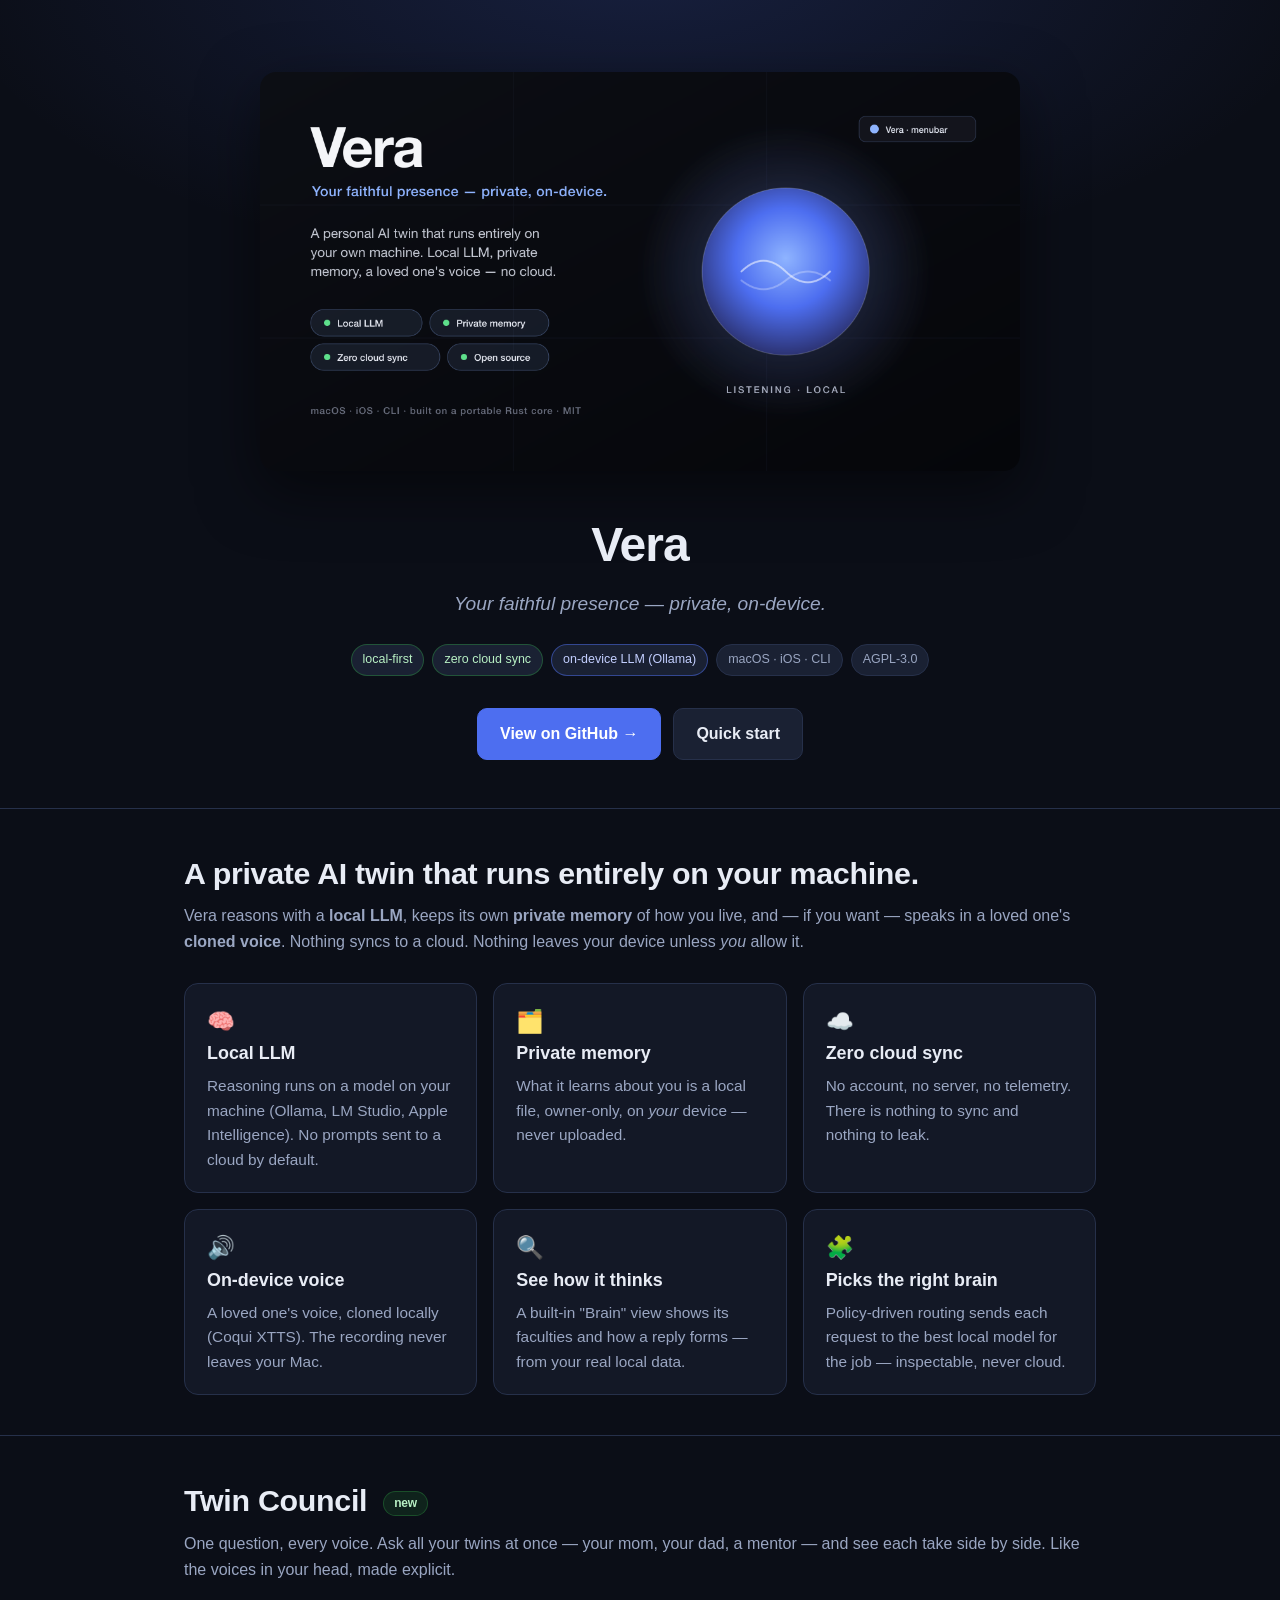
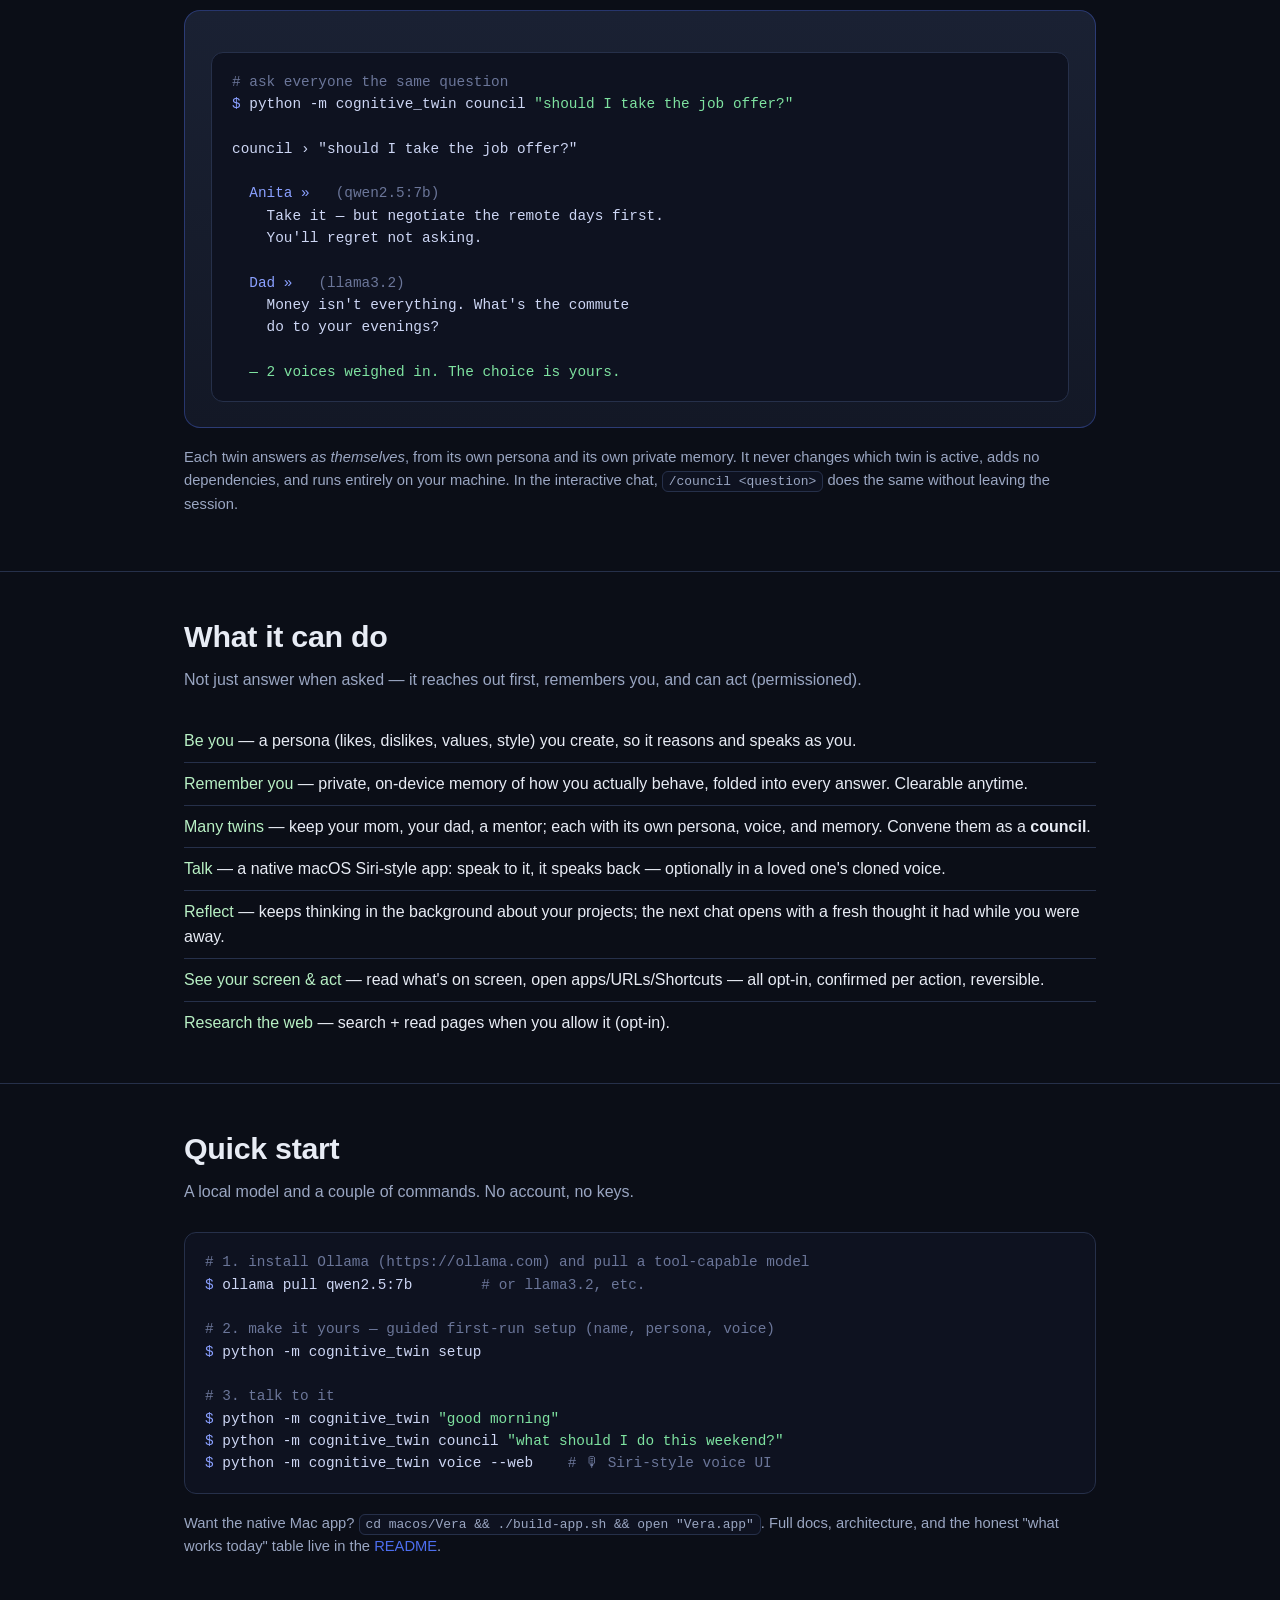
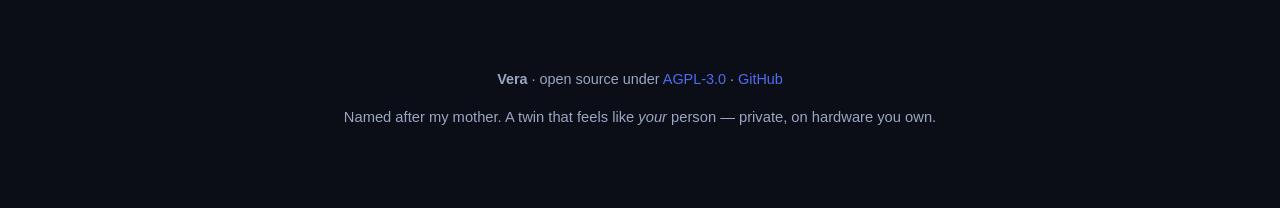
==== docs/index.html @ 8cc4ab21 "Add Twin Council + a GitHub Pages showcase site Twin Council: ask every twin the same question and s" ====
<!DOCTYPE html>
<html lang="en">
<head>
<meta charset="utf-8" />
<meta name="viewport" content="width=device-width, initial-scale=1" />
<title>Vera — a private, on-device AI twin</title>
<meta name="description" content="Vera is a private AI assistant that runs entirely on your own machine — local LLM, private memory, and a loved one's cloned voice. Nothing syncs to a cloud." />
<meta property="og:title" content="Vera — a private, on-device AI twin" />
<meta property="og:description" content="A private AI twin that runs entirely on your machine. Local LLM, private memory, on-device voice. Zero cloud sync." />
<meta property="og:image" content="vera-hero.png" />
<meta property="og:type" content="website" />
<link rel="icon" href="data:image/svg+xml,<svg xmlns='http://www.w3.org/2000/svg' viewBox='0 0 100 100'><circle cx='50' cy='50' r='42' fill='%234d6ef0'/></svg>" />
<style>
  :root {
    --bg: #0b0e17;
    --panel: #131826;
    --panel-2: #1a2133;
    --ink: #e8ecf5;
    --muted: #9aa6c2;
    --accent: #4d6ef0;
    --green: #2ea043;
    --line: #26304a;
    --code: #0e1220;
  }
  * { box-sizing: border-box; }
  html { scroll-behavior: smooth; }
  body {
    margin: 0;
    font-family: -apple-system, "Helvetica Neue", Arial, sans-serif;
    background: var(--bg);
    color: var(--ink);
    line-height: 1.6;
    -webkit-font-smoothing: antialiased;
  }
  a { color: var(--accent); text-decoration: none; }
  a:hover { text-decoration: underline; }
  .wrap { max-width: 960px; margin: 0 auto; padding: 0 24px; }

  header.hero {
    text-align: center;
    padding: 72px 0 40px;
    background:
      radial-gradient(700px 320px at 50% -40px, rgba(77,110,240,0.18), transparent),
      var(--bg);
  }
  header.hero img { width: min(760px, 100%); border-radius: 16px; box-shadow: 0 20px 60px rgba(0,0,0,.5); }
  h1 { font-size: 3rem; margin: 28px 0 6px; letter-spacing: -0.02em; }
  .tagline { color: var(--muted); font-size: 1.2rem; font-style: italic; margin: 0 0 24px; }

  .badges { display: flex; gap: 8px; flex-wrap: wrap; justify-content: center; margin: 18px 0 6px; }
  .badge {
    font-size: .78rem; padding: 5px 11px; border-radius: 999px;
    background: var(--panel-2); border: 1px solid var(--line); color: var(--muted);
  }
  .badge.green { color: #b8f0c4; border-color: rgba(46,160,67,.4); }
  .badge.accent { color: #c3cfff; border-color: rgba(77,110,240,.5); }

  .cta { display: flex; gap: 12px; justify-content: center; flex-wrap: wrap; margin: 32px 0 8px; }
  .btn {
    display: inline-block; padding: 12px 22px; border-radius: 10px; font-weight: 600;
    border: 1px solid var(--line); background: var(--panel-2); color: var(--ink);
  }
  .btn.primary { background: var(--accent); border-color: var(--accent); color: #fff; }
  .btn:hover { text-decoration: none; transform: translateY(-1px); }

  section { padding: 40px 0; border-top: 1px solid var(--line); }
  section h2 { font-size: 1.9rem; margin: 0 0 6px; letter-spacing: -0.01em; }
  section .sub { color: var(--muted); margin: 0 0 28px; }

  .grid { display: grid; grid-template-columns: repeat(auto-fit, minmax(240px, 1fr)); gap: 16px; }
  .card {
    background: var(--panel); border: 1px solid var(--line); border-radius: 14px; padding: 20px 22px;
  }
  .card h3 { margin: 0 0 6px; font-size: 1.12rem; }
  .card p { margin: 0; color: var(--muted); font-size: .96rem; }
  .card .ico { font-size: 1.4rem; }

  .council {
    background: linear-gradient(180deg, var(--panel-2), var(--panel));
    border: 1px solid rgba(77,110,240,.35);
    border-radius: 16px; padding: 26px 26px 10px;
  }
  pre {
    background: var(--code); border: 1px solid var(--line); border-radius: 12px;
    padding: 18px 20px; overflow-x: auto; font-size: .9rem; line-height: 1.55;
    color: #cdd6f4;
  }
  pre .p { color: #8aa0ff; }   /* prompt / name */
  pre .c { color: #6b7699; }   /* comment / dim */
  pre .g { color: #7ee2a0; }   /* green accent */
  code.inline { background: var(--code); border: 1px solid var(--line); border-radius: 6px; padding: 2px 6px; font-size: .88em; }

  ul.plain { list-style: none; padding: 0; margin: 0; }
  ul.plain li { padding: 8px 0; border-bottom: 1px solid var(--line); }
  ul.plain li:last-child { border-bottom: 0; }
  ul.plain .k { color: #b8f0c4; }

  footer { text-align: center; color: var(--muted); padding: 40px 0 64px; font-size: .9rem; }
  .note { color: var(--muted); font-size: .92rem; }
  .pill { display:inline-block; background: rgba(46,160,67,.14); color:#b8f0c4; border:1px solid rgba(46,160,67,.35); border-radius:999px; padding:2px 10px; font-size:.75rem; margin-left:8px; vertical-align:middle;}
</style>
</head>
<body>

<header class="hero">
  <div class="wrap">
    <img src="vera-hero.png" alt="Vera — a private, on-device AI twin" />
    <h1>Vera</h1>
    <p class="tagline">Your faithful presence — private, on-device.</p>
    <div class="badges">
      <span class="badge green">local-first</span>
      <span class="badge green">zero cloud sync</span>
      <span class="badge accent">on-device LLM (Ollama)</span>
      <span class="badge">macOS · iOS · CLI</span>
      <span class="badge">AGPL-3.0</span>
    </div>
    <div class="cta">
      <a class="btn primary" href="https://github.com/sinhaankur/cognitive-twin-agent">View on GitHub →</a>
      <a class="btn" href="#quickstart">Quick start</a>
    </div>
  </div>
</header>

<section>
  <div class="wrap">
    <h2>A private AI twin that runs entirely on your machine.</h2>
    <p class="sub">
      Vera reasons with a <strong>local LLM</strong>, keeps its own <strong>private memory</strong> of how
      you live, and — if you want — speaks in a loved one's <strong>cloned voice</strong>.
      Nothing syncs to a cloud. Nothing leaves your device unless <em>you</em> allow it.
    </p>
    <div class="grid">
      <div class="card"><div class="ico">🧠</div><h3>Local LLM</h3><p>Reasoning runs on a model on your machine (Ollama, LM Studio, Apple Intelligence). No prompts sent to a cloud by default.</p></div>
      <div class="card"><div class="ico">🗂️</div><h3>Private memory</h3><p>What it learns about you is a local file, owner-only, on <em>your</em> device — never uploaded.</p></div>
      <div class="card"><div class="ico">☁️</div><h3>Zero cloud sync</h3><p>No account, no server, no telemetry. There is nothing to sync and nothing to leak.</p></div>
      <div class="card"><div class="ico">🔊</div><h3>On-device voice</h3><p>A loved one's voice, cloned locally (Coqui XTTS). The recording never leaves your Mac.</p></div>
      <div class="card"><div class="ico">🔍</div><h3>See how it thinks</h3><p>A built-in "Brain" view shows its faculties and how a reply forms — from your real local data.</p></div>
      <div class="card"><div class="ico">🧩</div><h3>Picks the right brain</h3><p>Policy-driven routing sends each request to the best local model for the job — inspectable, never cloud.</p></div>
    </div>
  </div>
</section>

<section>
  <div class="wrap">
    <h2>Twin Council <span class="pill">new</span></h2>
    <p class="sub">One question, every voice. Ask all your twins at once — your mom, your dad, a mentor —
      and see each take side by side. Like the voices in your head, made explicit.</p>
    <div class="council">
<pre><span class="c"># ask everyone the same question</span>
<span class="p">$</span> python -m cognitive_twin council <span class="g">"should I take the job offer?"</span>

council › "should I take the job offer?"

  <span class="p">Anita »</span>   <span class="c">(qwen2.5:7b)</span>
    Take it — but negotiate the remote days first.
    You'll regret not asking.

  <span class="p">Dad »</span>   <span class="c">(llama3.2)</span>
    Money isn't everything. What's the commute
    do to your evenings?

  <span class="g">— 2 voices weighed in. The choice is yours.</span></pre>
    </div>
    <p class="note" style="margin-top:18px">
      Each twin answers <em>as themselves</em>, from its own persona and its own private memory.
      It never changes which twin is active, adds no dependencies, and runs entirely on your machine.
      In the interactive chat, <code class="inline">/council &lt;question&gt;</code> does the same without leaving the session.
    </p>
  </div>
</section>

<section>
  <div class="wrap">
    <h2>What it can do</h2>
    <p class="sub">Not just answer when asked — it reaches out first, remembers you, and can act (permissioned).</p>
    <ul class="plain">
      <li><span class="k">Be you</span> — a persona (likes, dislikes, values, style) you create, so it reasons and speaks as you.</li>
      <li><span class="k">Remember you</span> — private, on-device memory of how you actually behave, folded into every answer. Clearable anytime.</li>
      <li><span class="k">Many twins</span> — keep your mom, your dad, a mentor; each with its own persona, voice, and memory. Convene them as a <strong>council</strong>.</li>
      <li><span class="k">Talk</span> — a native macOS Siri-style app: speak to it, it speaks back — optionally in a loved one's cloned voice.</li>
      <li><span class="k">Reflect</span> — keeps thinking in the background about your projects; the next chat opens with a fresh thought it had while you were away.</li>
      <li><span class="k">See your screen &amp; act</span> — read what's on screen, open apps/URLs/Shortcuts — all opt-in, confirmed per action, reversible.</li>
      <li><span class="k">Research the web</span> — search + read pages when you allow it (opt-in).</li>
    </ul>
  </div>
</section>

<section id="quickstart">
  <div class="wrap">
    <h2>Quick start</h2>
    <p class="sub">A local model and a couple of commands. No account, no keys.</p>
<pre><span class="c"># 1. install Ollama (https://ollama.com) and pull a tool-capable model</span>
<span class="p">$</span> ollama pull qwen2.5:7b        <span class="c"># or llama3.2, etc.</span>

<span class="c"># 2. make it yours — guided first-run setup (name, persona, voice)</span>
<span class="p">$</span> python -m cognitive_twin setup

<span class="c"># 3. talk to it</span>
<span class="p">$</span> python -m cognitive_twin <span class="g">"good morning"</span>
<span class="p">$</span> python -m cognitive_twin council <span class="g">"what should I do this weekend?"</span>
<span class="p">$</span> python -m cognitive_twin voice --web    <span class="c"># 🎙 Siri-style voice UI</span></pre>
    <p class="note" style="margin-top:18px">
      Want the native Mac app? <code class="inline">cd macos/Vera &amp;&amp; ./build-app.sh &amp;&amp; open "Vera.app"</code>.
      Full docs, architecture, and the honest "what works today" table live in the
      <a href="https://github.com/sinhaankur/cognitive-twin-agent#readme">README</a>.
    </p>
  </div>
</section>

<footer>
  <div class="wrap">
    <p>
      <strong>Vera</strong> · open source under <a href="https://github.com/sinhaankur/cognitive-twin-agent/blob/main/LICENSE">AGPL-3.0</a> ·
      <a href="https://github.com/sinhaankur/cognitive-twin-agent">GitHub</a>
    </p>
    <p class="note">Named after my mother. A twin that feels like <em>your</em> person — private, on hardware you own.</p>
  </div>
</footer>

</body>
</html>
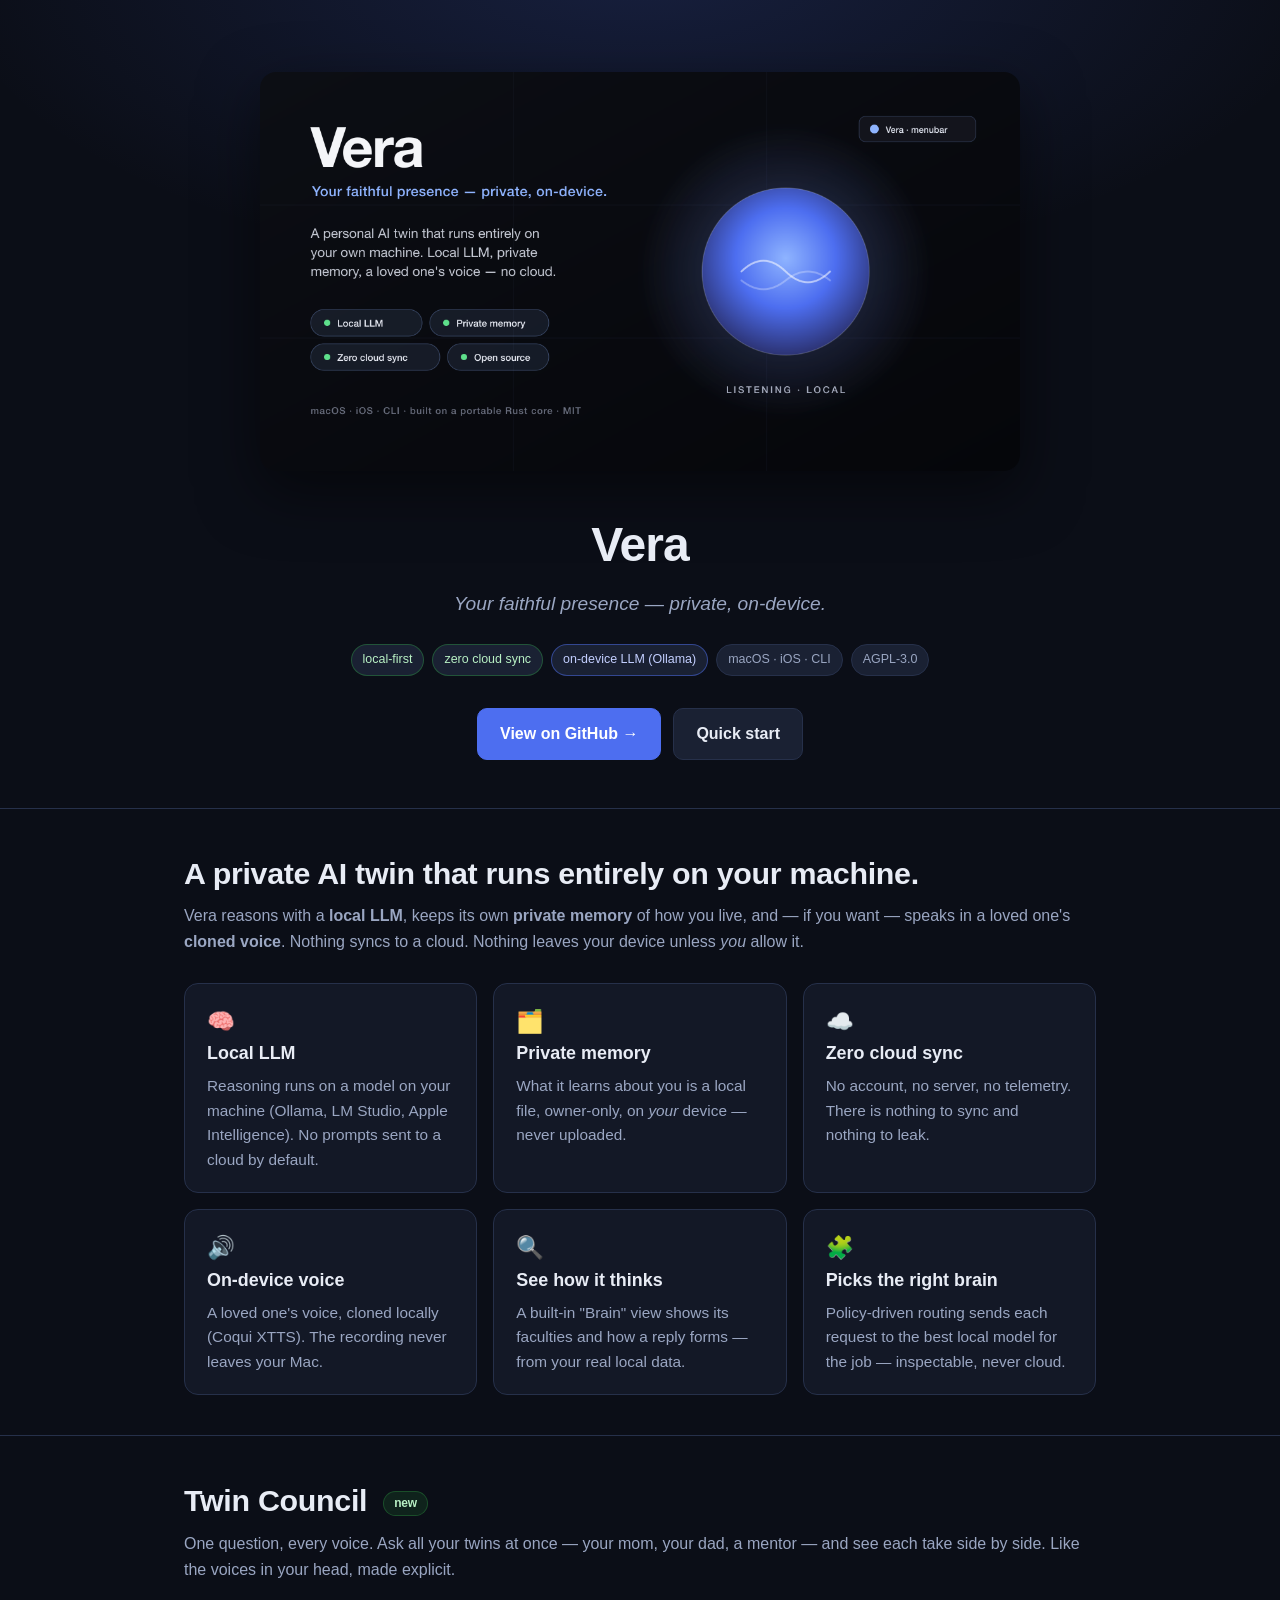
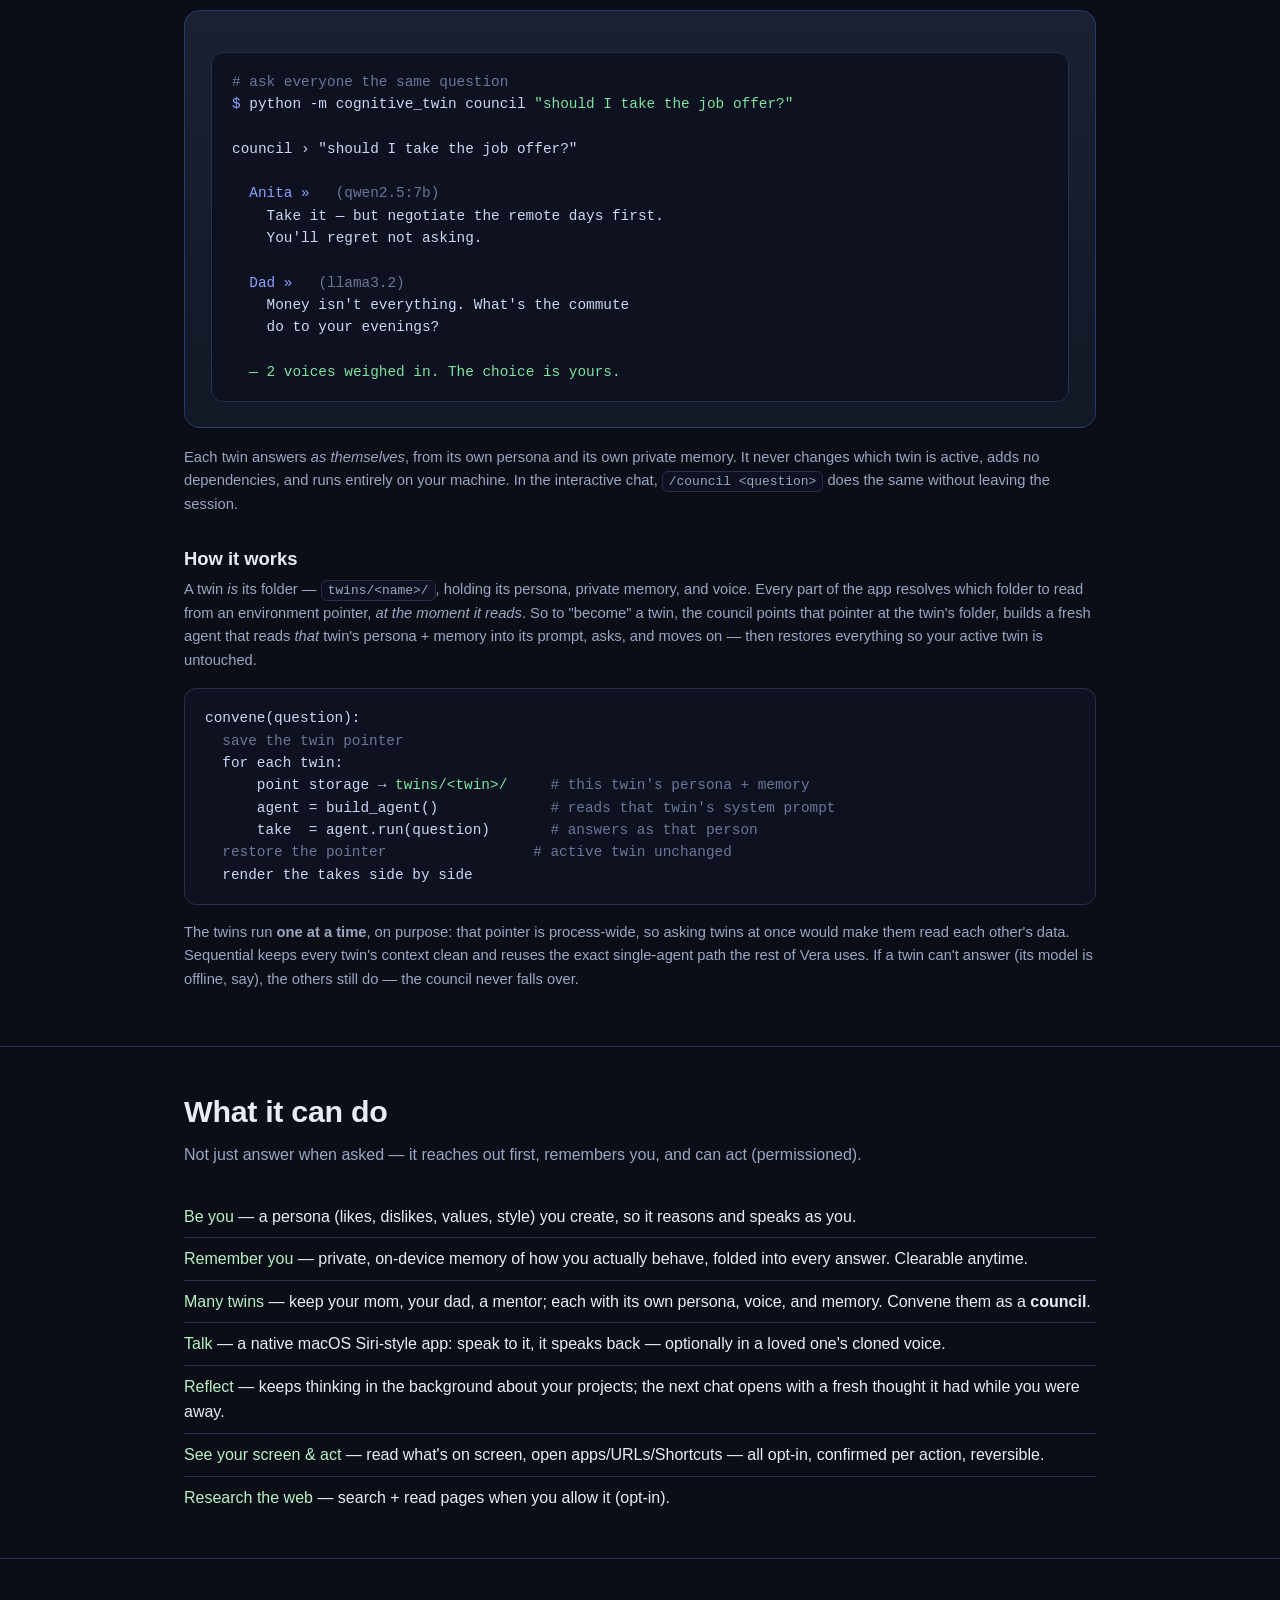
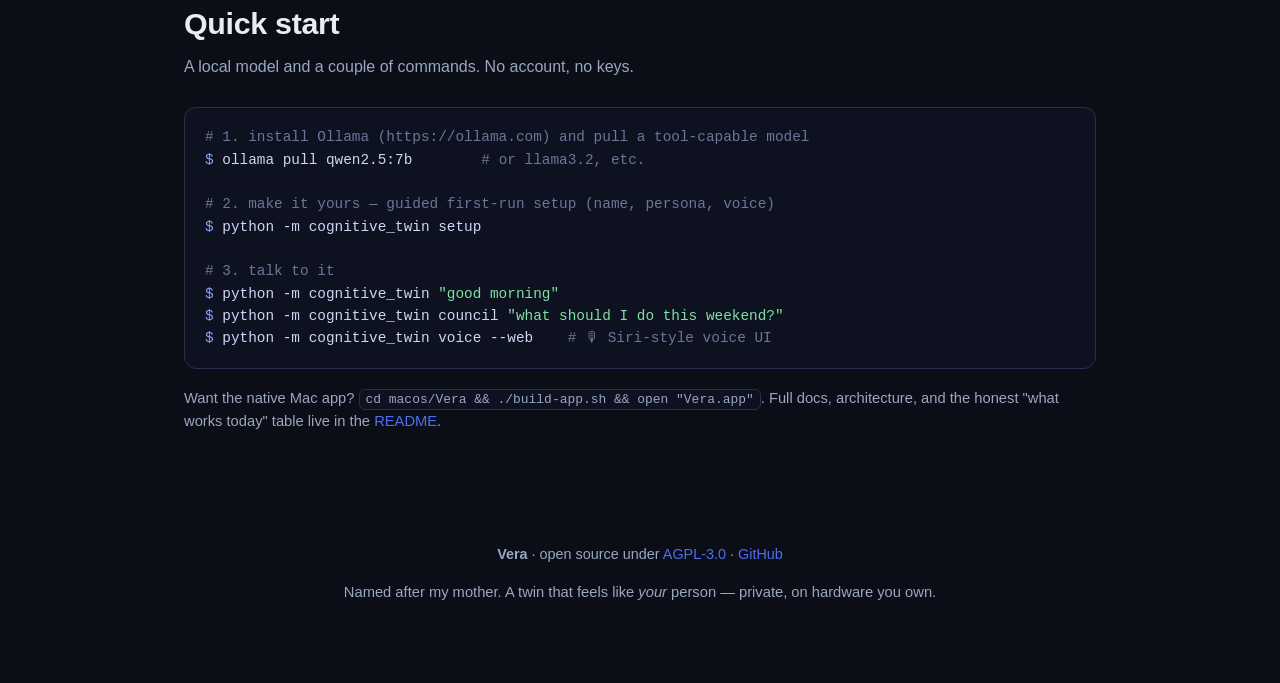
==== commit afe47a28: "Document Twin Council clearly: 'How it works' in README + landing page Add a mechanics walkthrough (" ====
--- a/docs/index.html
+++ b/docs/index.html
@@ -166,6 +166,30 @@
       It never changes which twin is active, adds no dependencies, and runs entirely on your machine.
       In the interactive chat, <code class="inline">/council &lt;question&gt;</code> does the same without leaving the session.
     </p>
+
+    <h3 style="margin:28px 0 4px; font-size:1.15rem">How it works</h3>
+    <p class="note" style="margin:0 0 16px">
+      A twin <em>is</em> its folder — <code class="inline">twins/&lt;name&gt;/</code>, holding its persona,
+      private memory, and voice. Every part of the app resolves which folder to read from an
+      environment pointer, <em>at the moment it reads</em>. So to "become" a twin, the council
+      points that pointer at the twin's folder, builds a fresh agent that reads
+      <em>that</em> twin's persona + memory into its prompt, asks, and moves on — then restores
+      everything so your active twin is untouched.
+    </p>
+<pre>convene(question):
+  <span class="c">save the twin pointer</span>
+  for each twin:
+      point storage → <span class="g">twins/&lt;twin&gt;/</span>     <span class="c"># this twin's persona + memory</span>
+      agent = build_agent()             <span class="c"># reads that twin's system prompt</span>
+      take  = agent.run(question)       <span class="c"># answers as that person</span>
+  <span class="c">restore the pointer</span>                 <span class="c"># active twin unchanged</span>
+  render the takes side by side</pre>
+    <p class="note" style="margin-top:16px">
+      The twins run <strong>one at a time</strong>, on purpose: that pointer is process-wide, so
+      asking twins at once would make them read each other's data. Sequential keeps every twin's
+      context clean and reuses the exact single-agent path the rest of Vera uses. If a twin can't
+      answer (its model is offline, say), the others still do — the council never falls over.
+    </p>
   </div>
 </section>
 
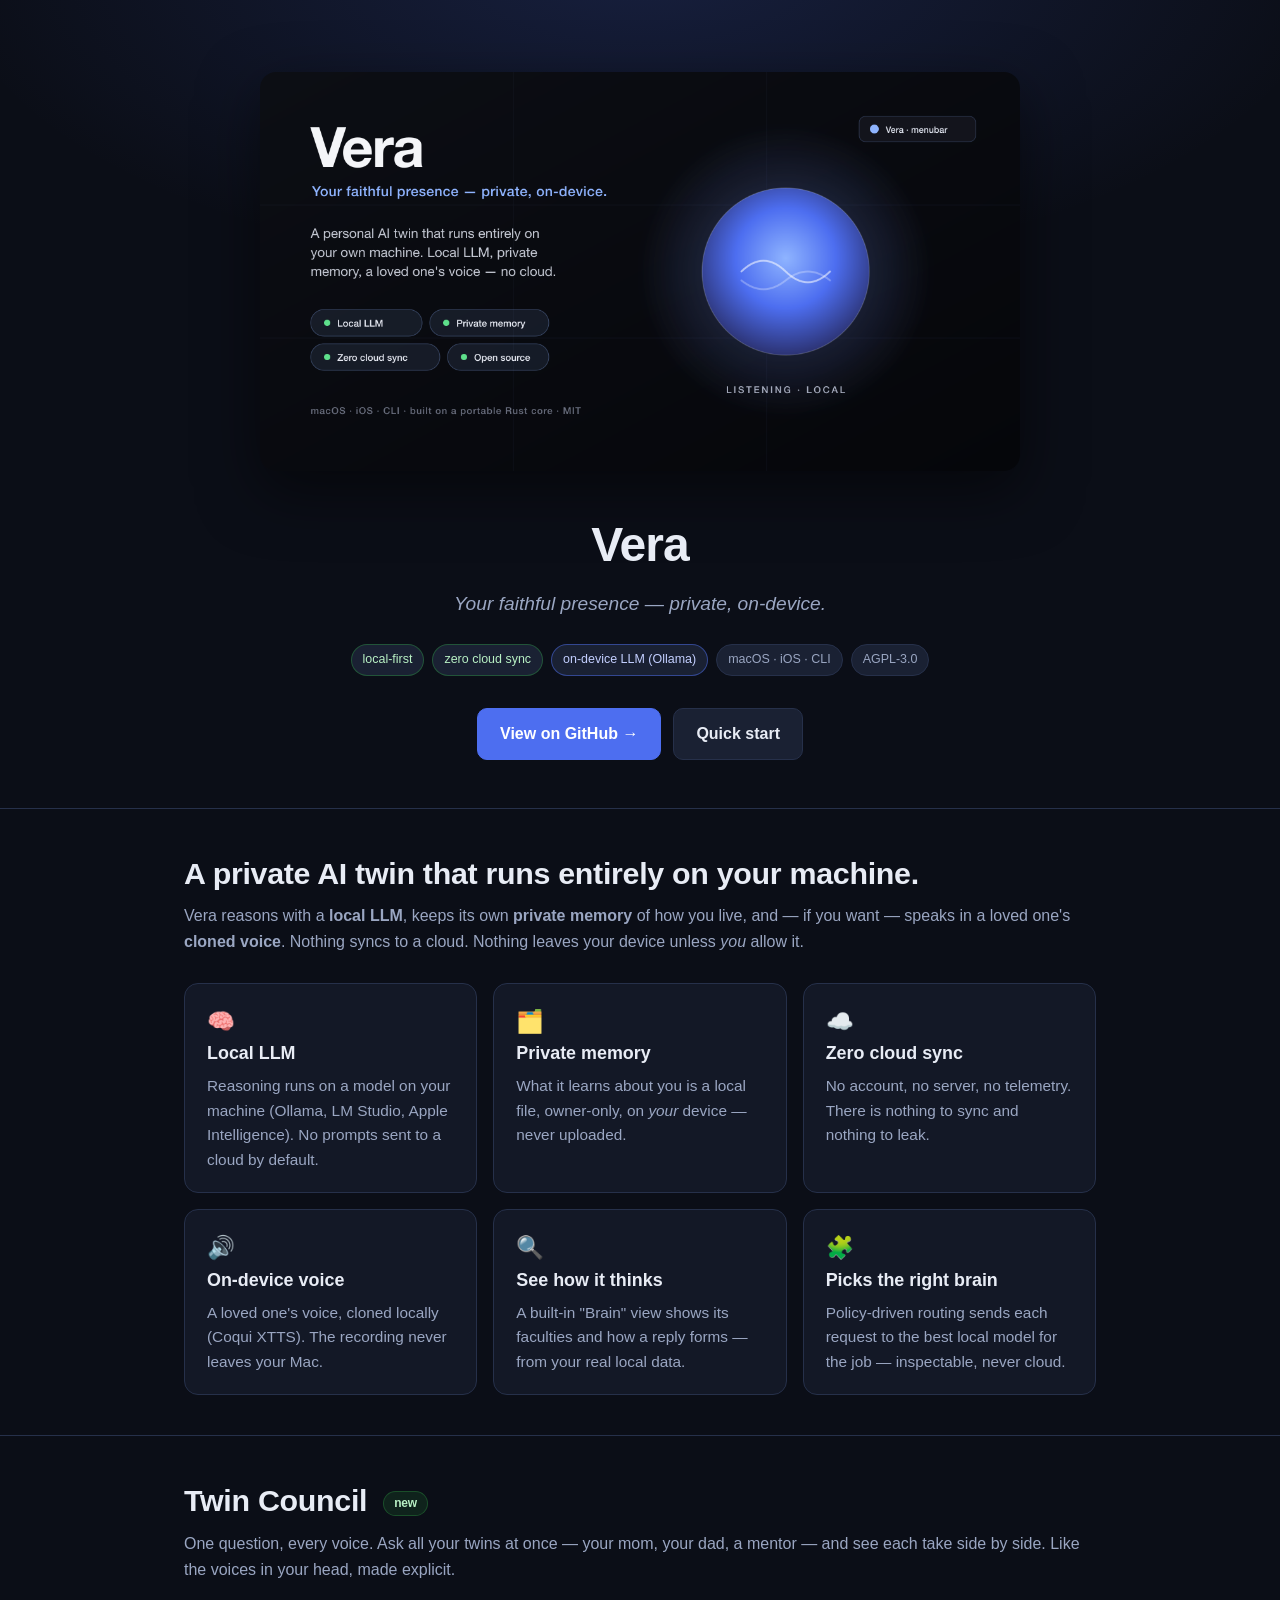
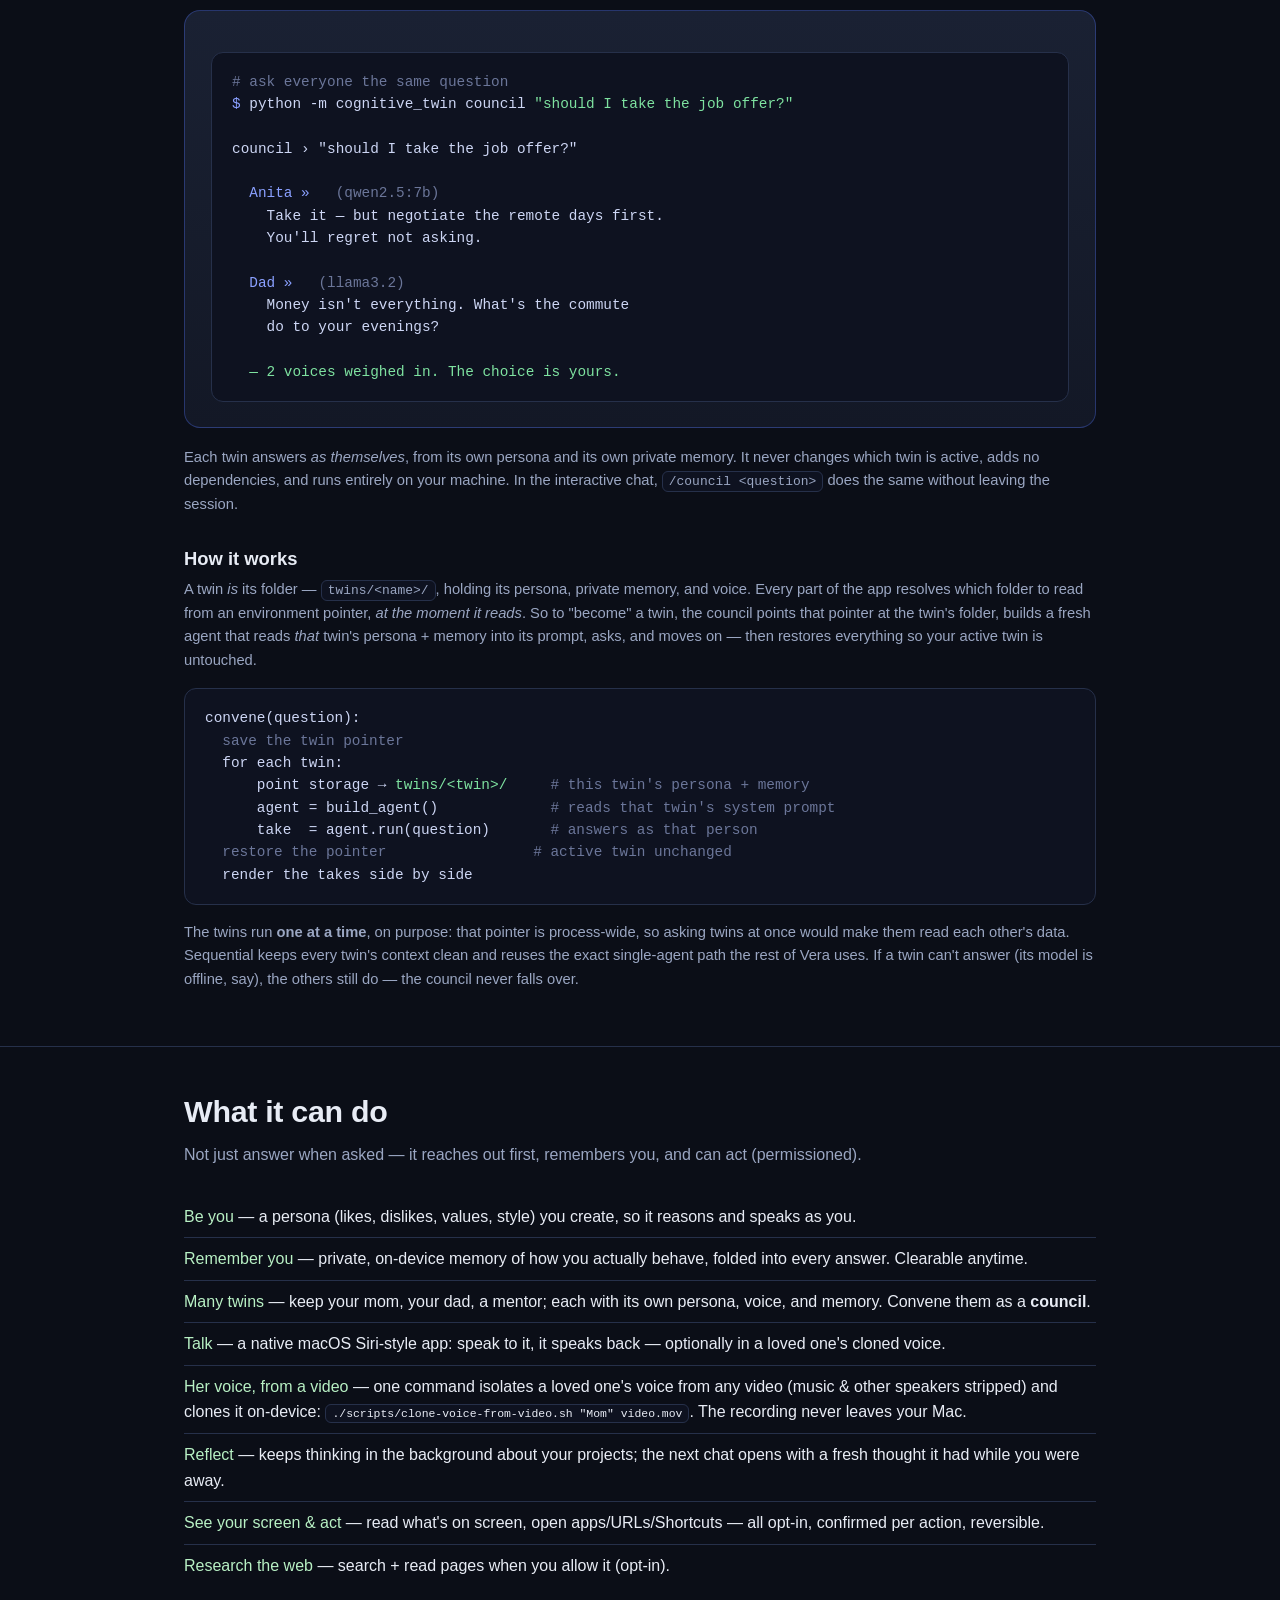
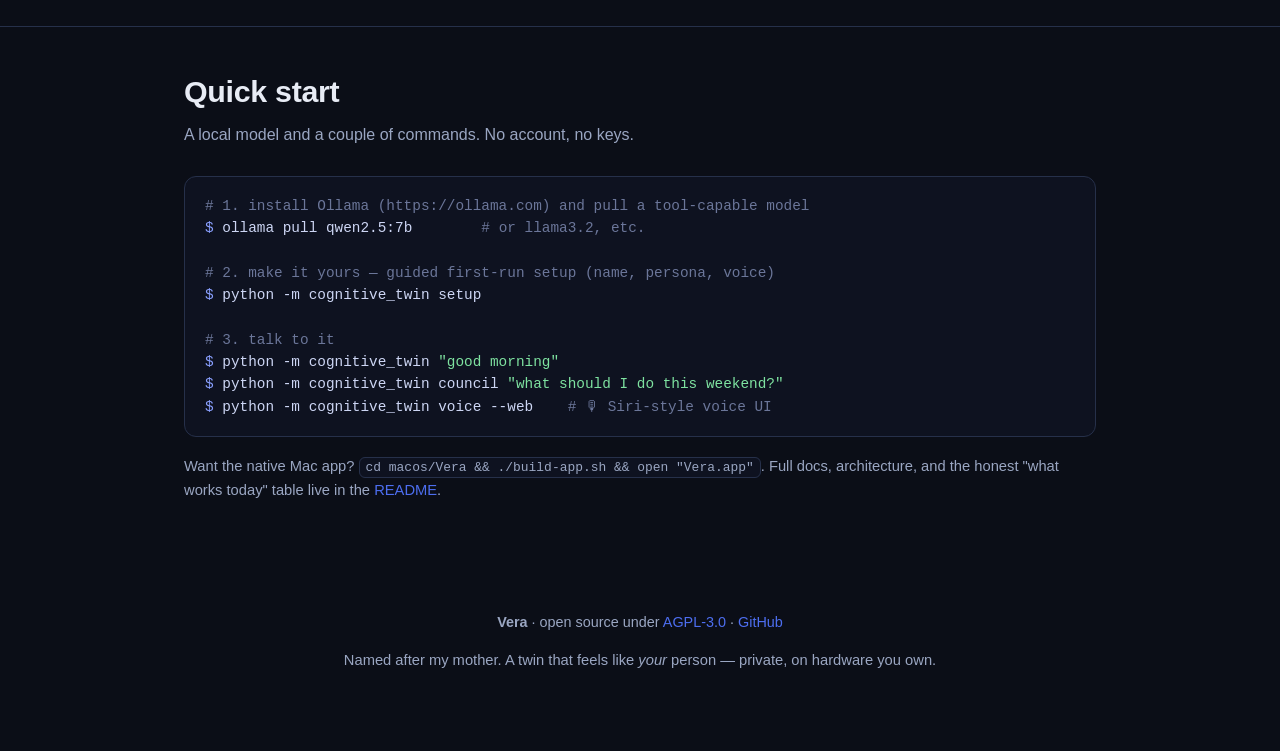
==== commit 566cb1d3: "Voice-from-video in one command + Council API endpoint + page snapshot - scripts/clone-voice-from-vi" ====
--- a/docs/index.html
+++ b/docs/index.html
@@ -202,6 +202,7 @@
       <li><span class="k">Remember you</span> — private, on-device memory of how you actually behave, folded into every answer. Clearable anytime.</li>
       <li><span class="k">Many twins</span> — keep your mom, your dad, a mentor; each with its own persona, voice, and memory. Convene them as a <strong>council</strong>.</li>
       <li><span class="k">Talk</span> — a native macOS Siri-style app: speak to it, it speaks back — optionally in a loved one's cloned voice.</li>
+      <li><span class="k">Her voice, from a video</span> — one command isolates a loved one's voice from any video (music &amp; other speakers stripped) and clones it on-device: <code class="inline">./scripts/clone-voice-from-video.sh "Mom" video.mov</code>. The recording never leaves your Mac.</li>
       <li><span class="k">Reflect</span> — keeps thinking in the background about your projects; the next chat opens with a fresh thought it had while you were away.</li>
       <li><span class="k">See your screen &amp; act</span> — read what's on screen, open apps/URLs/Shortcuts — all opt-in, confirmed per action, reversible.</li>
       <li><span class="k">Research the web</span> — search + read pages when you allow it (opt-in).</li>
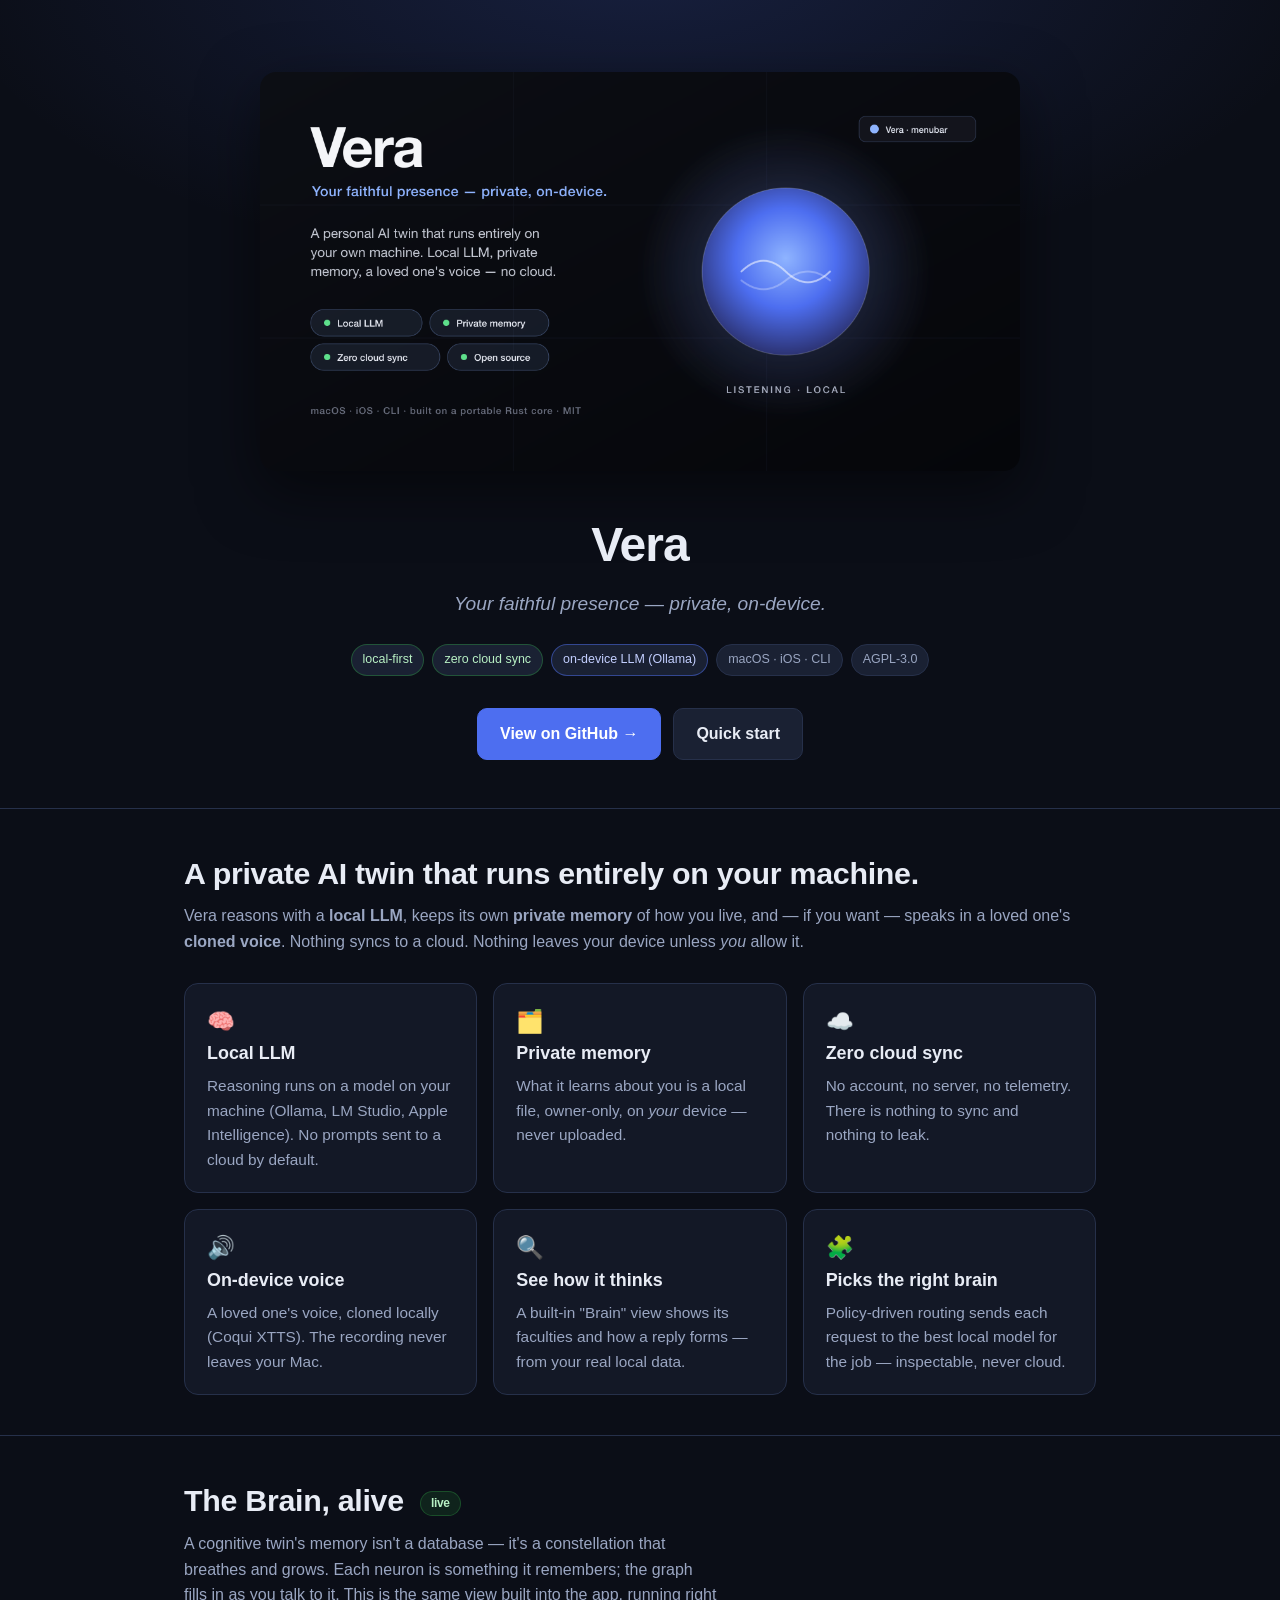
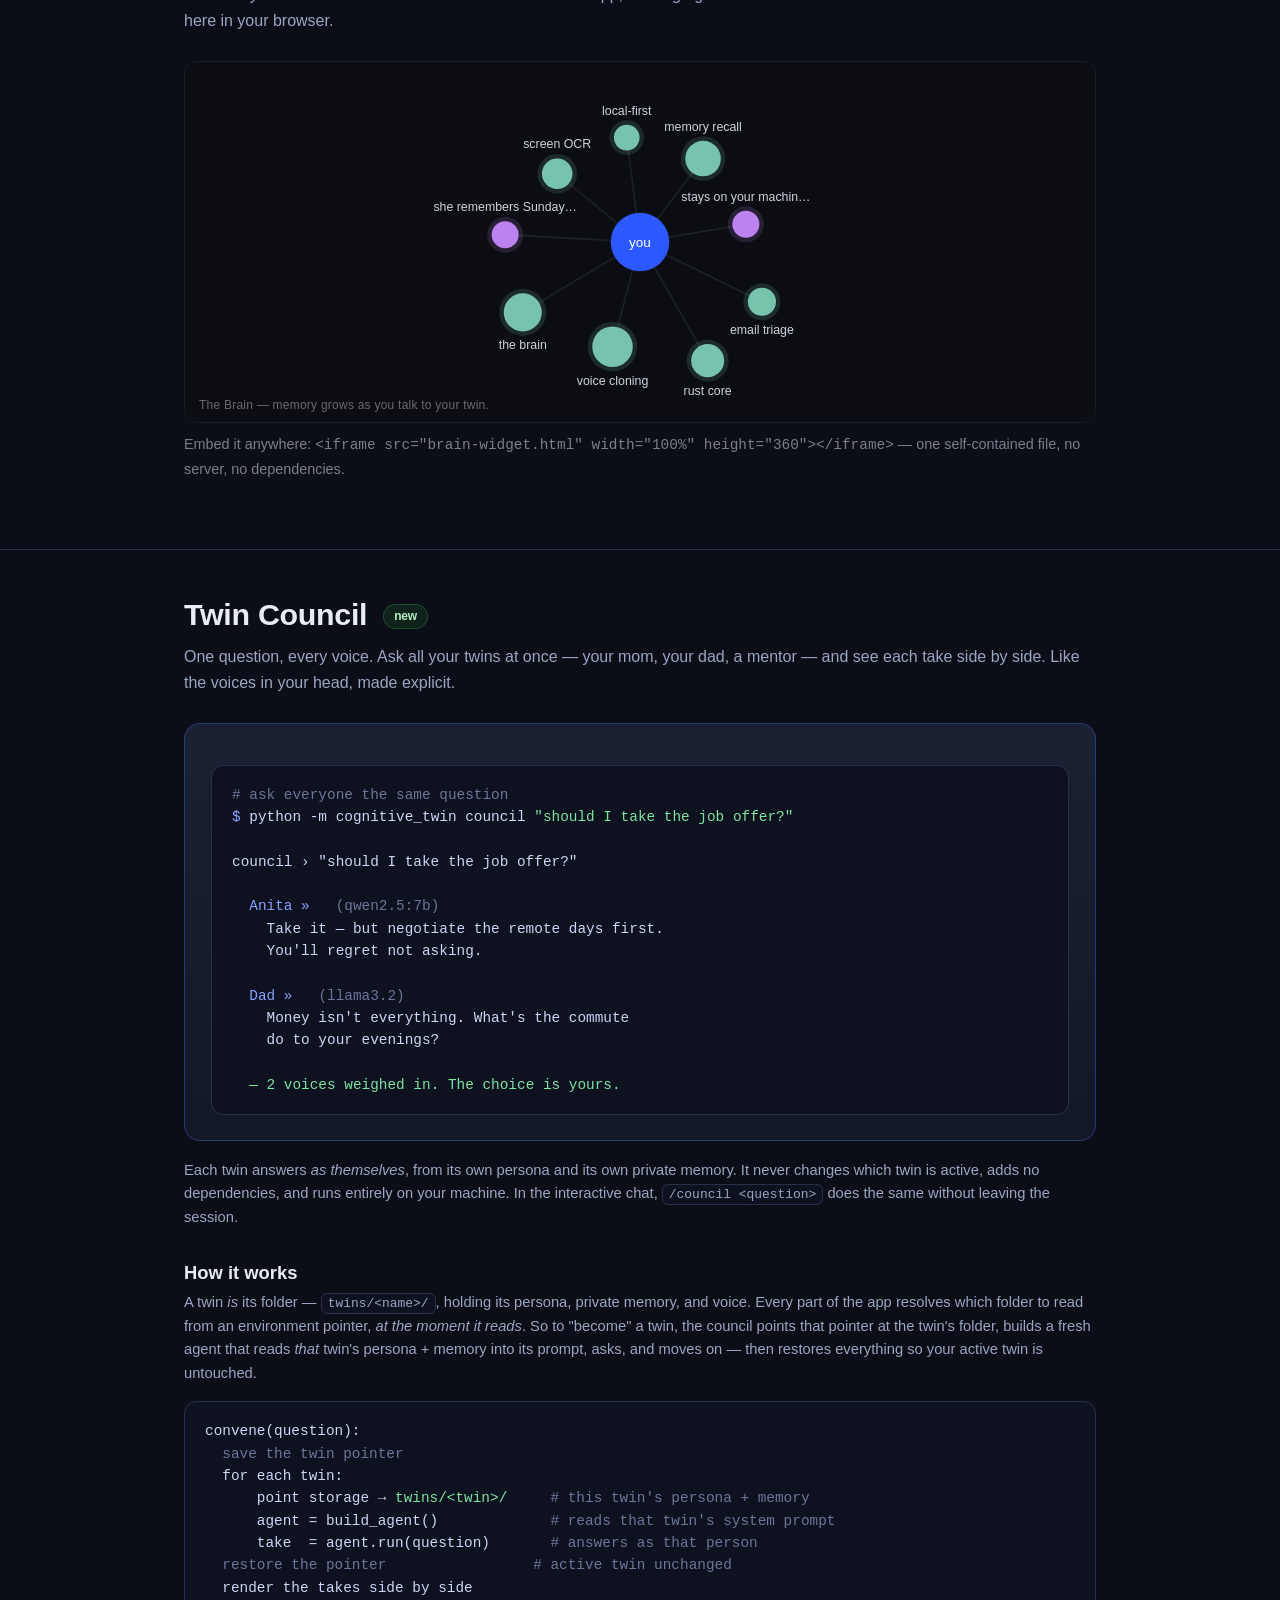
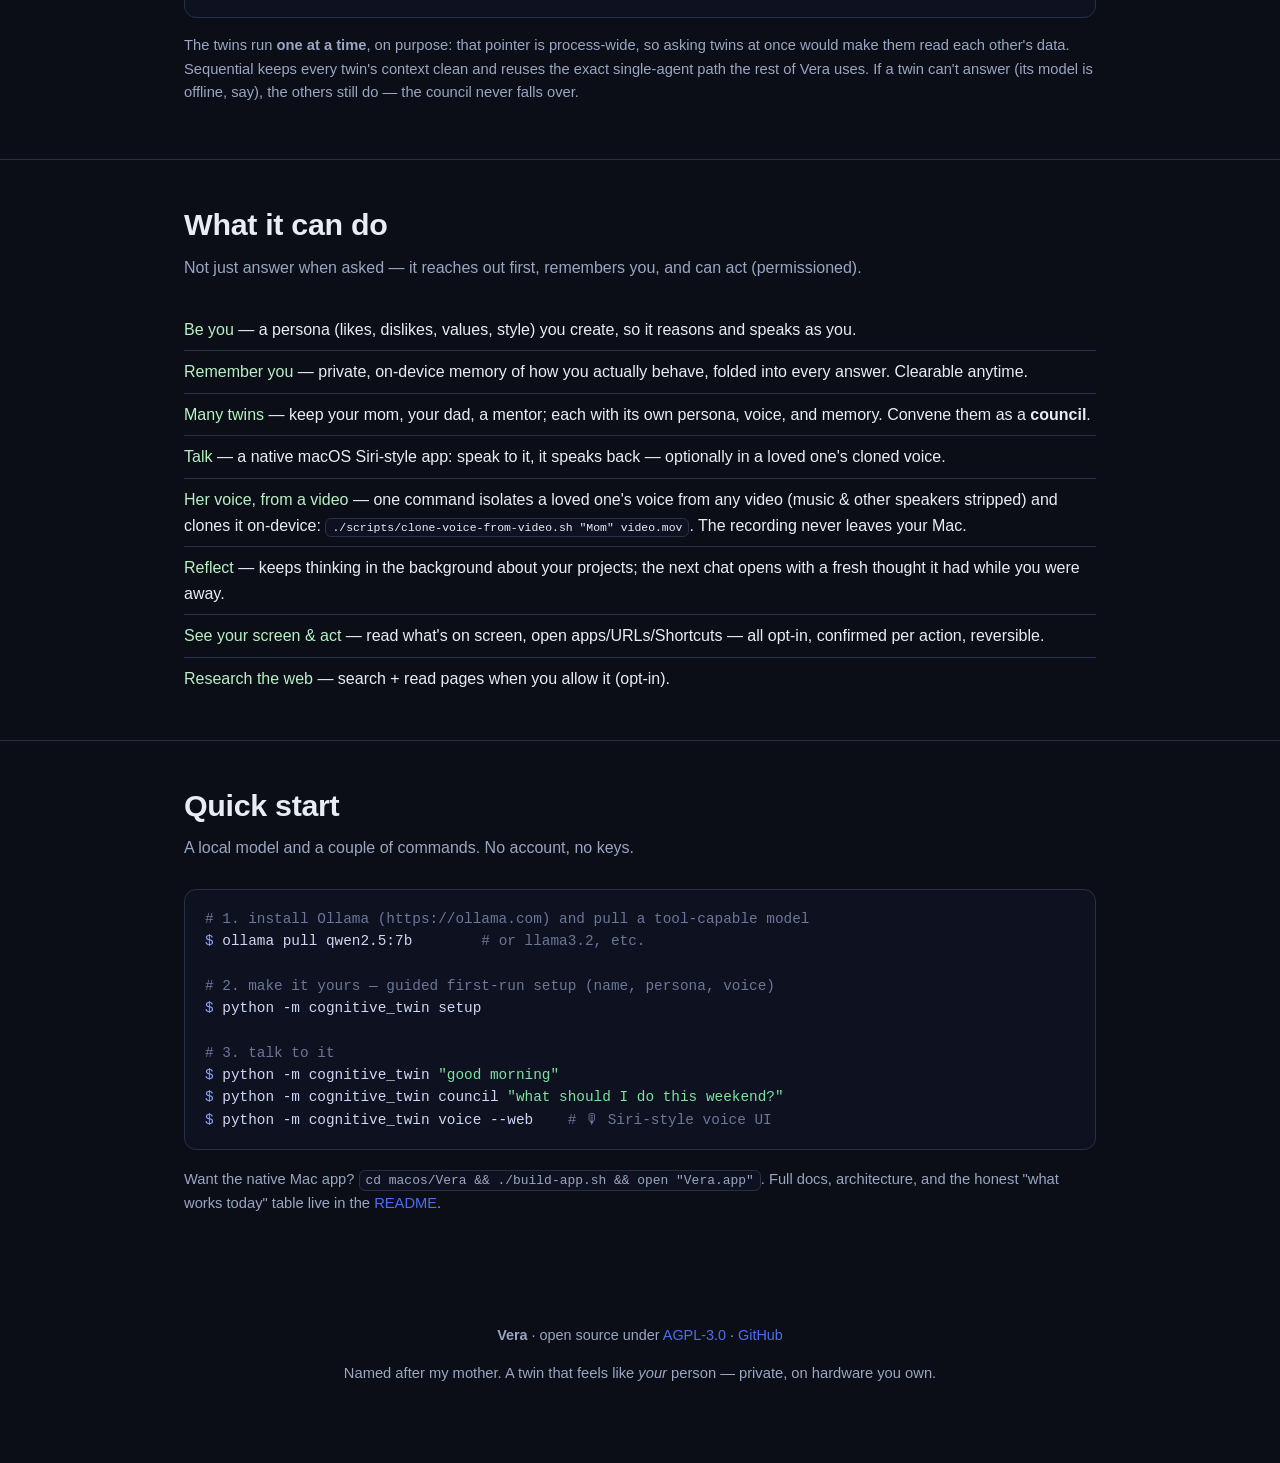
==== commit d2fdeace: "docs: embeddable living-Brain widget for the website docs/brain-widget.html — the living Brain as a " ====
--- a/docs/index.html
+++ b/docs/index.html
@@ -142,6 +142,18 @@
 
 <section>
   <div class="wrap">
+    <h2>The Brain, alive <span class="pill">live</span></h2>
+    <p class="sub" style="max-width:60ch">A cognitive twin's memory isn't a database — it's a constellation that breathes and grows. Each neuron is something it remembers; the graph fills in as you talk to it. This is the same view built into the app, running right here in your browser.</p>
+    <div style="margin-top:18px;border:1px solid #1c1f27;border-radius:14px;overflow:hidden;background:#0b0d12">
+      <iframe src="brain-widget.html" title="Vera — The Brain" loading="lazy"
+              width="100%" height="360" style="border:0;display:block"></iframe>
+    </div>
+    <p class="sub" style="color:#7a7f8a;font-size:.9rem;margin-top:10px">Embed it anywhere: <code>&lt;iframe src="brain-widget.html" width="100%" height="360"&gt;&lt;/iframe&gt;</code> — one self-contained file, no server, no dependencies.</p>
+  </div>
+</section>
+
+<section>
+  <div class="wrap">
     <h2>Twin Council <span class="pill">new</span></h2>
     <p class="sub">One question, every voice. Ask all your twins at once — your mom, your dad, a mentor —
       and see each take side by side. Like the voices in your head, made explicit.</p>
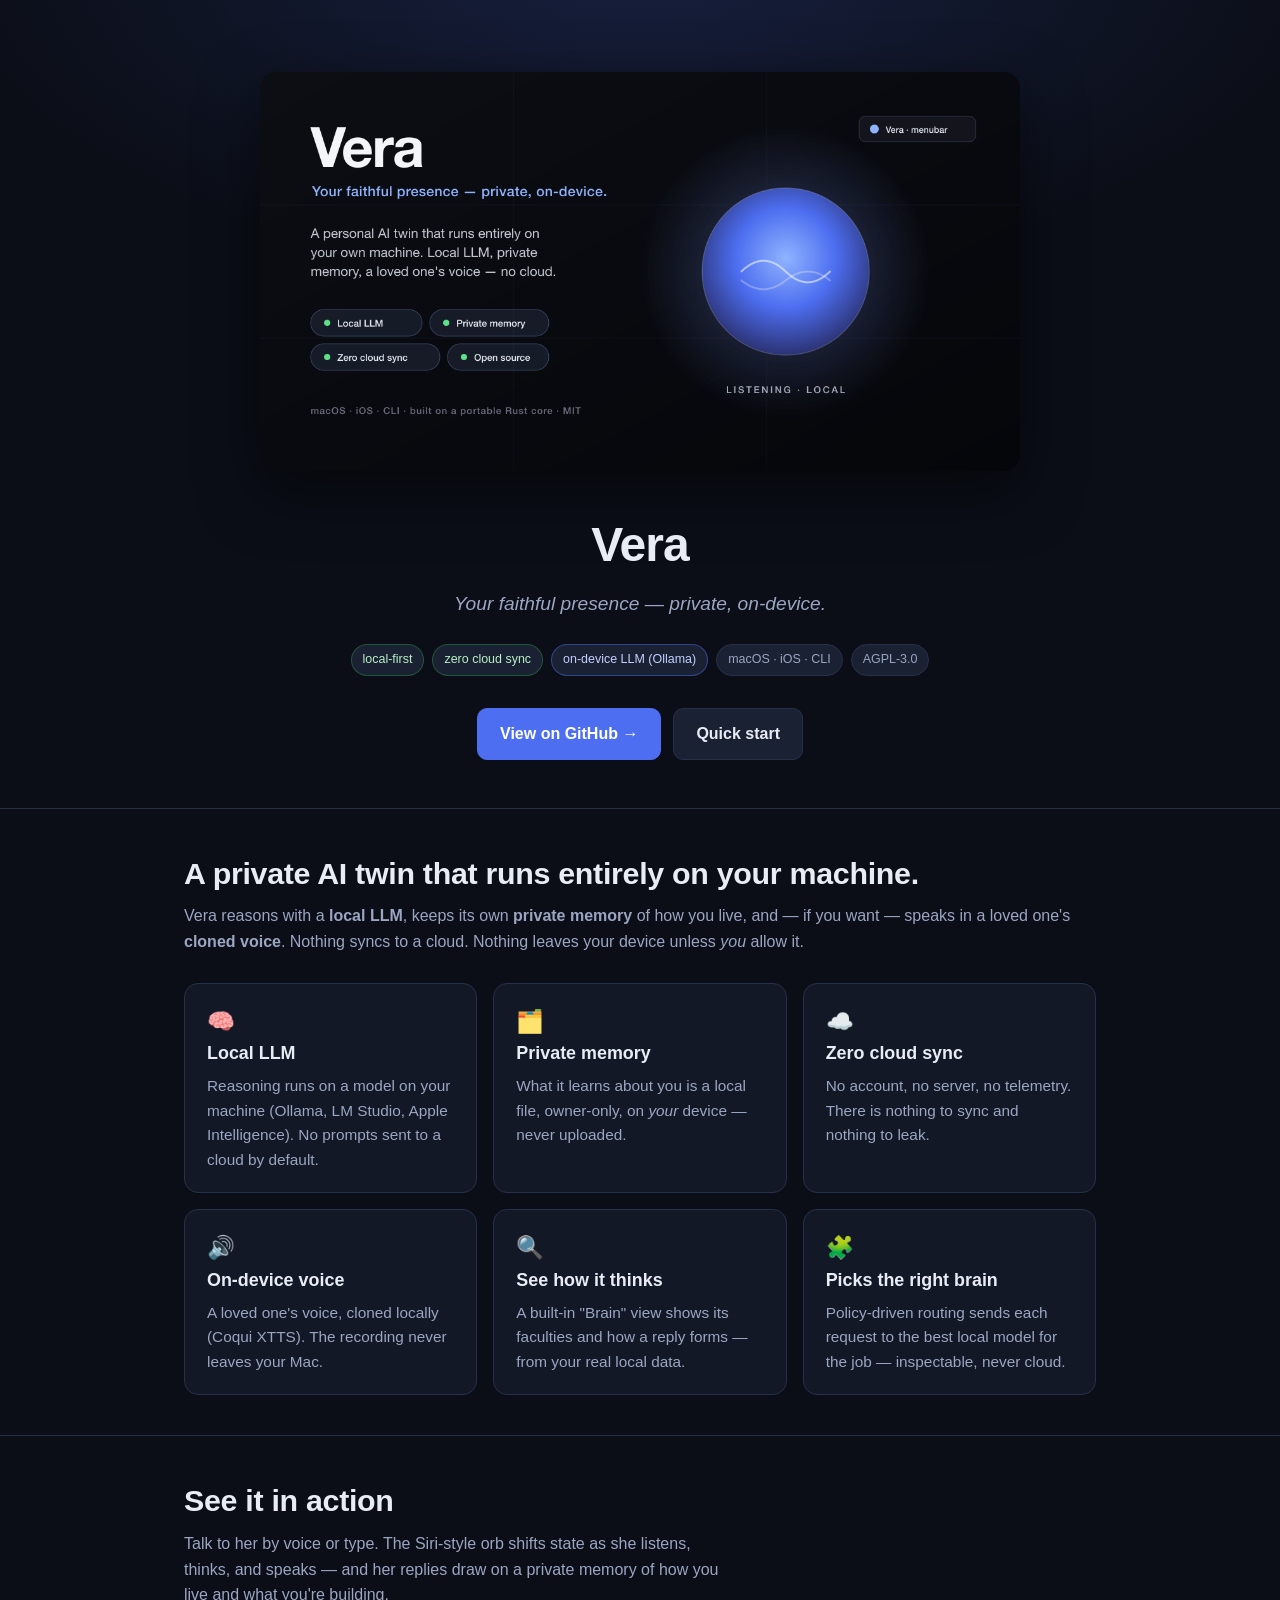
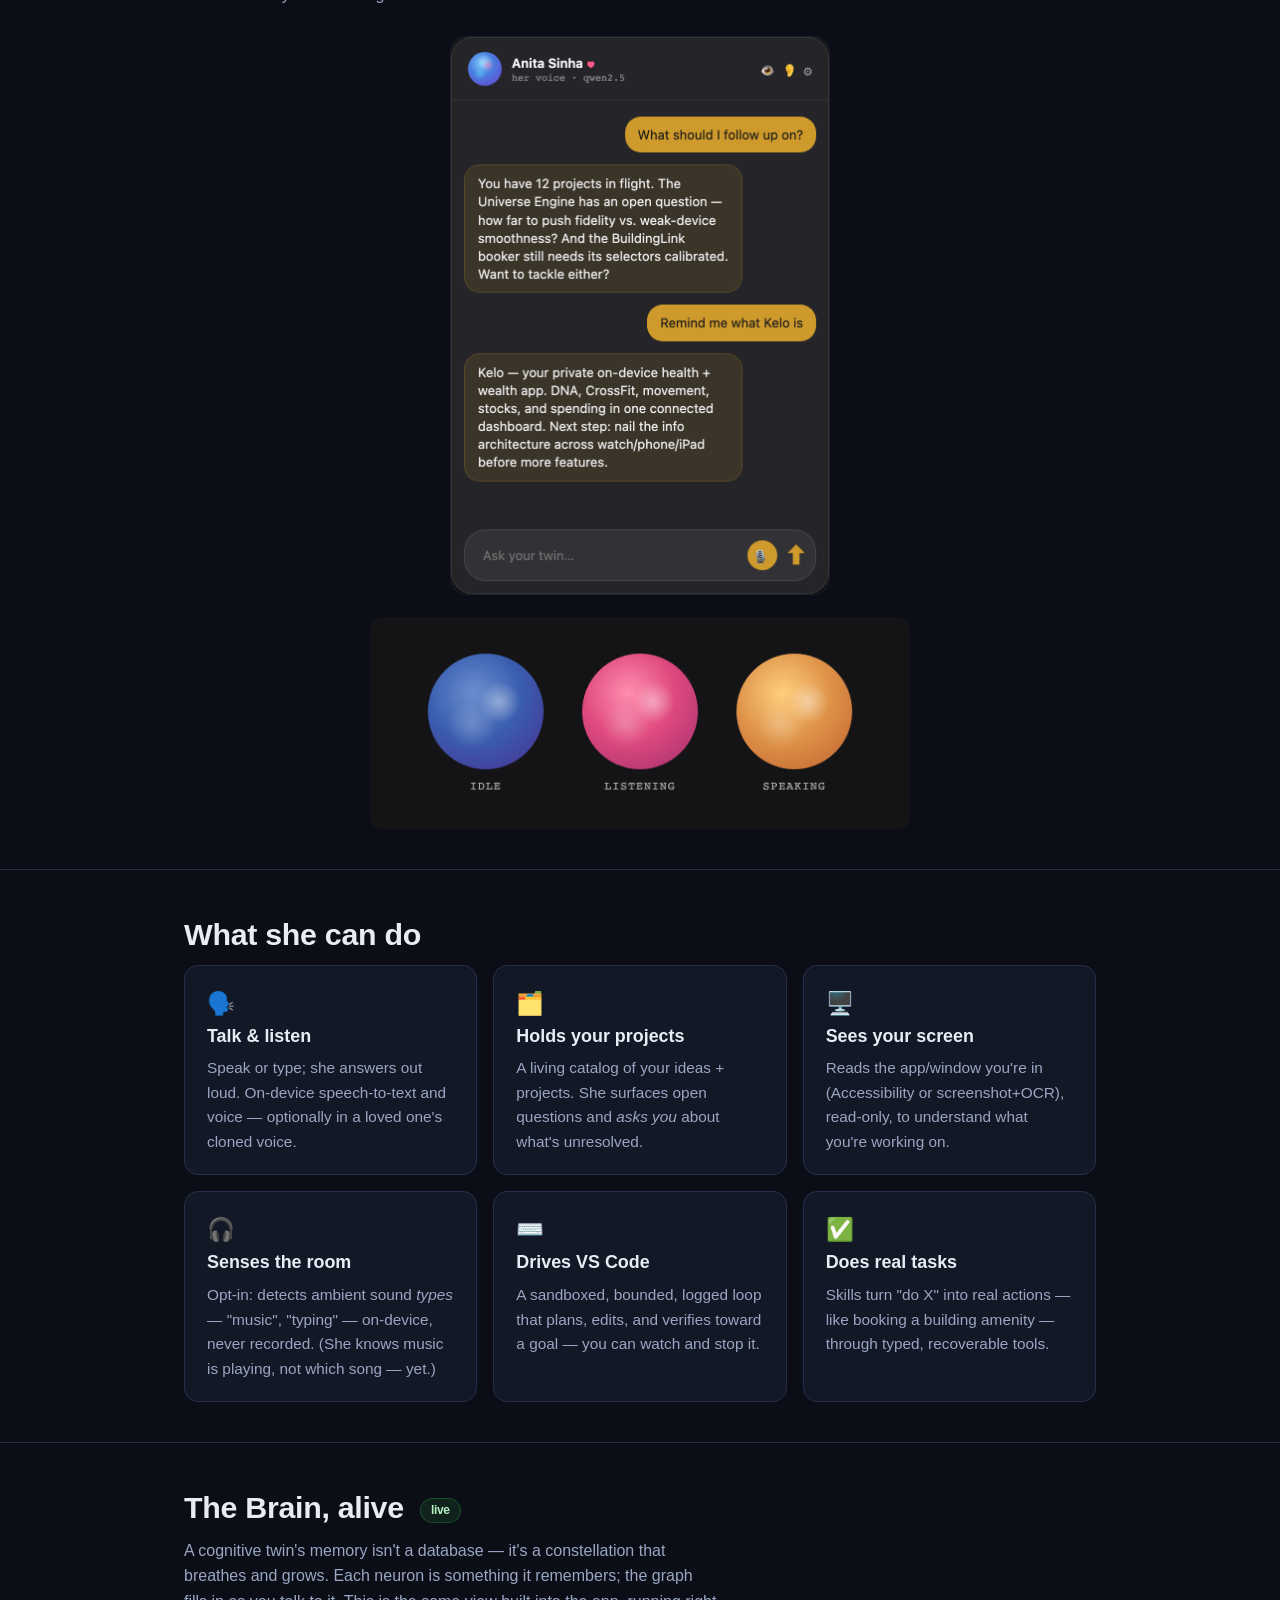
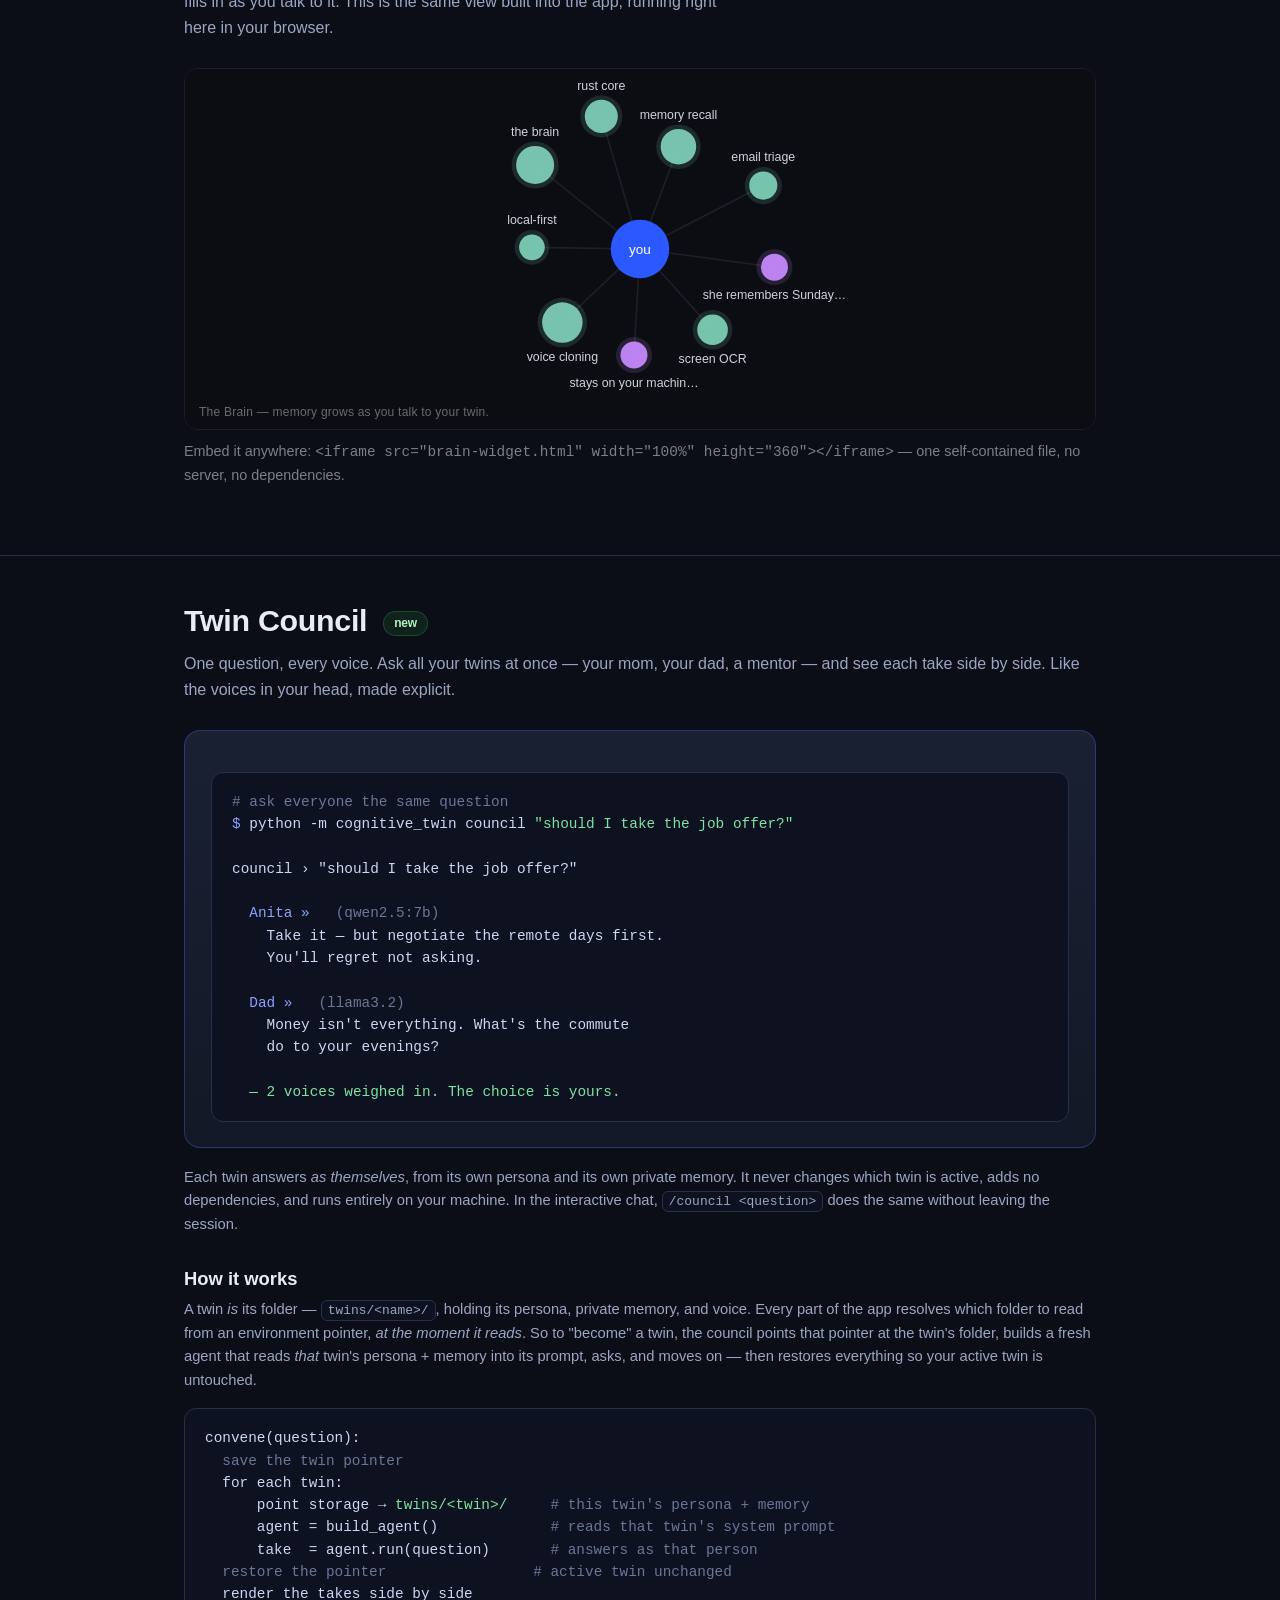
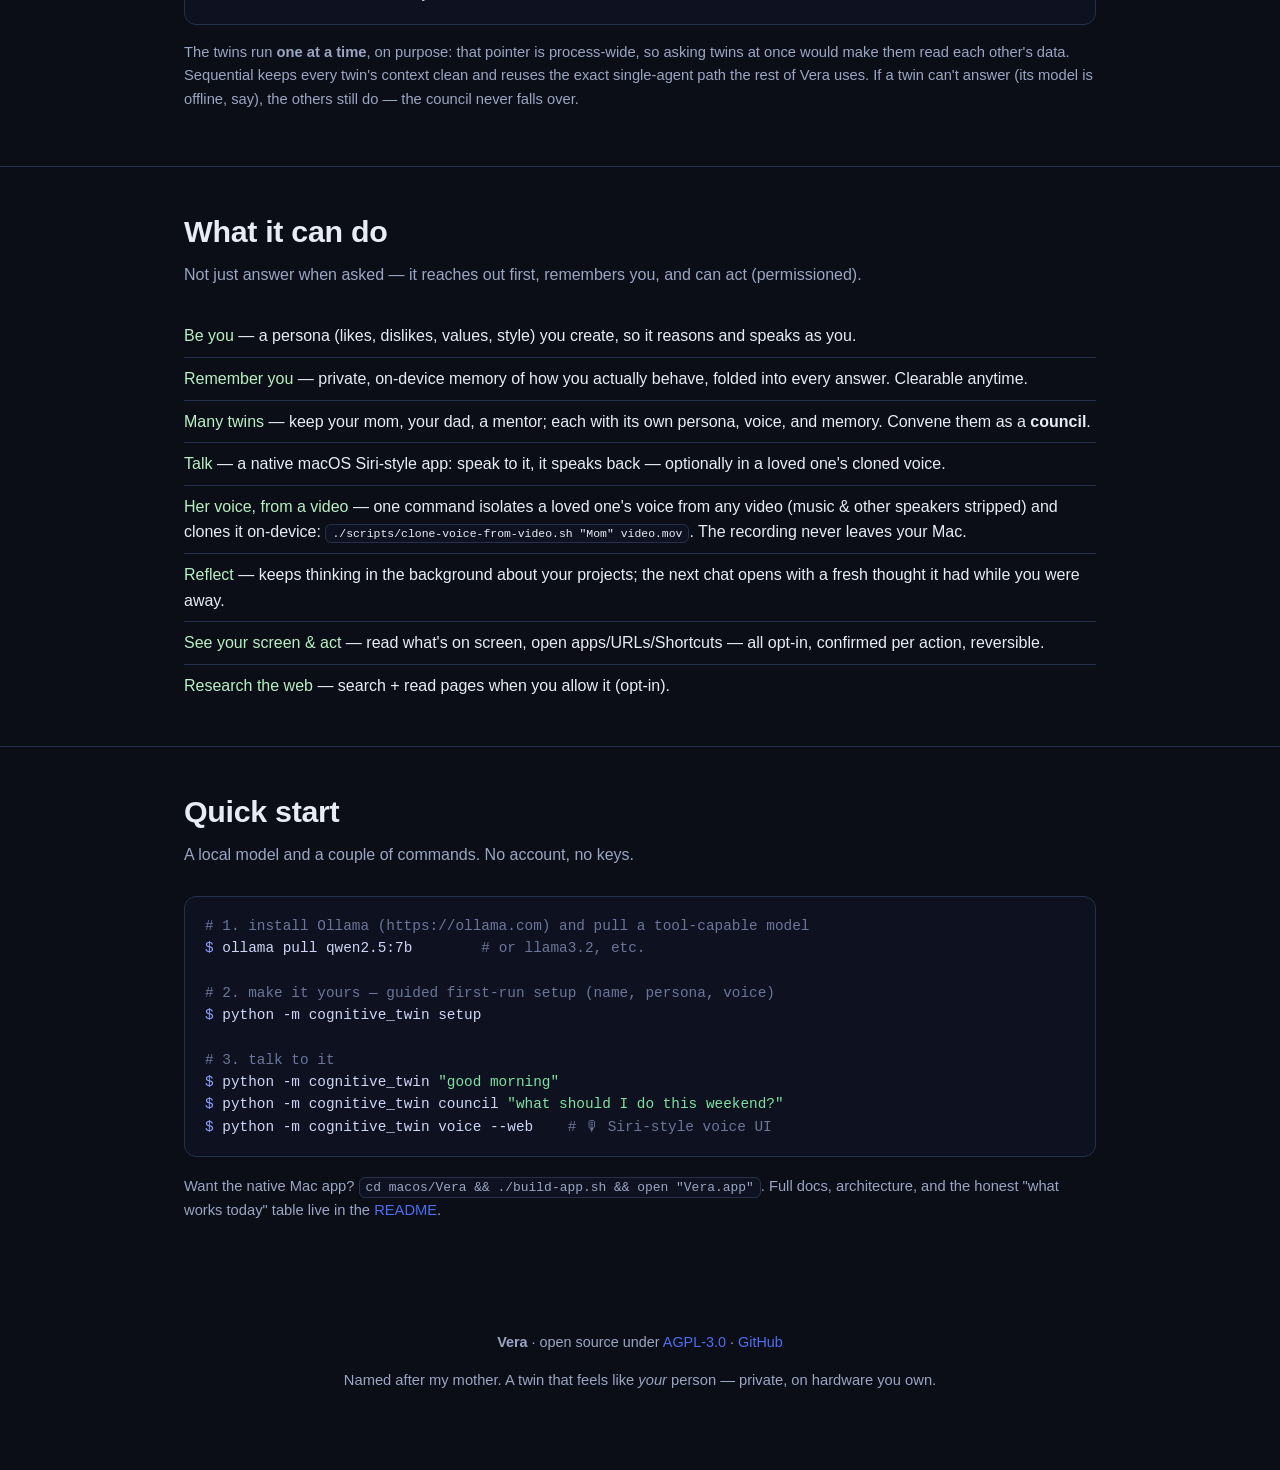
==== commit 39340b93: "docs: add Vera snapshots + a capabilities overview (README + Pages) - README: 'Capabilities at a gla" ====
--- a/docs/index.html
+++ b/docs/index.html
@@ -142,6 +142,31 @@
 
 <section>
   <div class="wrap">
+    <h2>See it in action</h2>
+    <p class="sub" style="max-width:62ch">Talk to her by voice or type. The Siri-style orb shifts state as she listens, thinks, and speaks — and her replies draw on a private memory of how you live and what you're building.</p>
+    <div style="display:grid;gap:22px;margin-top:20px;grid-template-columns:1fr;place-items:center">
+      <img src="screenshots/chat.png" alt="Vera chat — the Siri orb, her voice, and replies that recall your projects" style="width:100%;max-width:380px;border:1px solid #1c1f27;border-radius:16px" />
+      <img src="screenshots/orb-states.png" alt="Vera orb states: idle, listening, speaking" style="width:100%;max-width:540px;border-radius:12px" />
+    </div>
+  </div>
+</section>
+
+<section>
+  <div class="wrap">
+    <h2>What she can do</h2>
+    <div class="grid">
+      <div class="card"><div class="ico">🗣️</div><h3>Talk &amp; listen</h3><p>Speak or type; she answers out loud. On-device speech-to-text and voice — optionally in a loved one's cloned voice.</p></div>
+      <div class="card"><div class="ico">🗂️</div><h3>Holds your projects</h3><p>A living catalog of your ideas + projects. She surfaces open questions and <em>asks you</em> about what's unresolved.</p></div>
+      <div class="card"><div class="ico">🖥️</div><h3>Sees your screen</h3><p>Reads the app/window you're in (Accessibility or screenshot+OCR), read-only, to understand what you're working on.</p></div>
+      <div class="card"><div class="ico">🎧</div><h3>Senses the room</h3><p>Opt-in: detects ambient sound <em>types</em> — "music", "typing" — on-device, never recorded. (She knows music is playing, not which song — yet.)</p></div>
+      <div class="card"><div class="ico">⌨️</div><h3>Drives VS Code</h3><p>A sandboxed, bounded, logged loop that plans, edits, and verifies toward a goal — you can watch and stop it.</p></div>
+      <div class="card"><div class="ico">✅</div><h3>Does real tasks</h3><p>Skills turn "do X" into real actions — like booking a building amenity — through typed, recoverable tools.</p></div>
+    </div>
+  </div>
+</section>
+
+<section>
+  <div class="wrap">
     <h2>The Brain, alive <span class="pill">live</span></h2>
     <p class="sub" style="max-width:60ch">A cognitive twin's memory isn't a database — it's a constellation that breathes and grows. Each neuron is something it remembers; the graph fills in as you talk to it. This is the same view built into the app, running right here in your browser.</p>
     <div style="margin-top:18px;border:1px solid #1c1f27;border-radius:14px;overflow:hidden;background:#0b0d12">
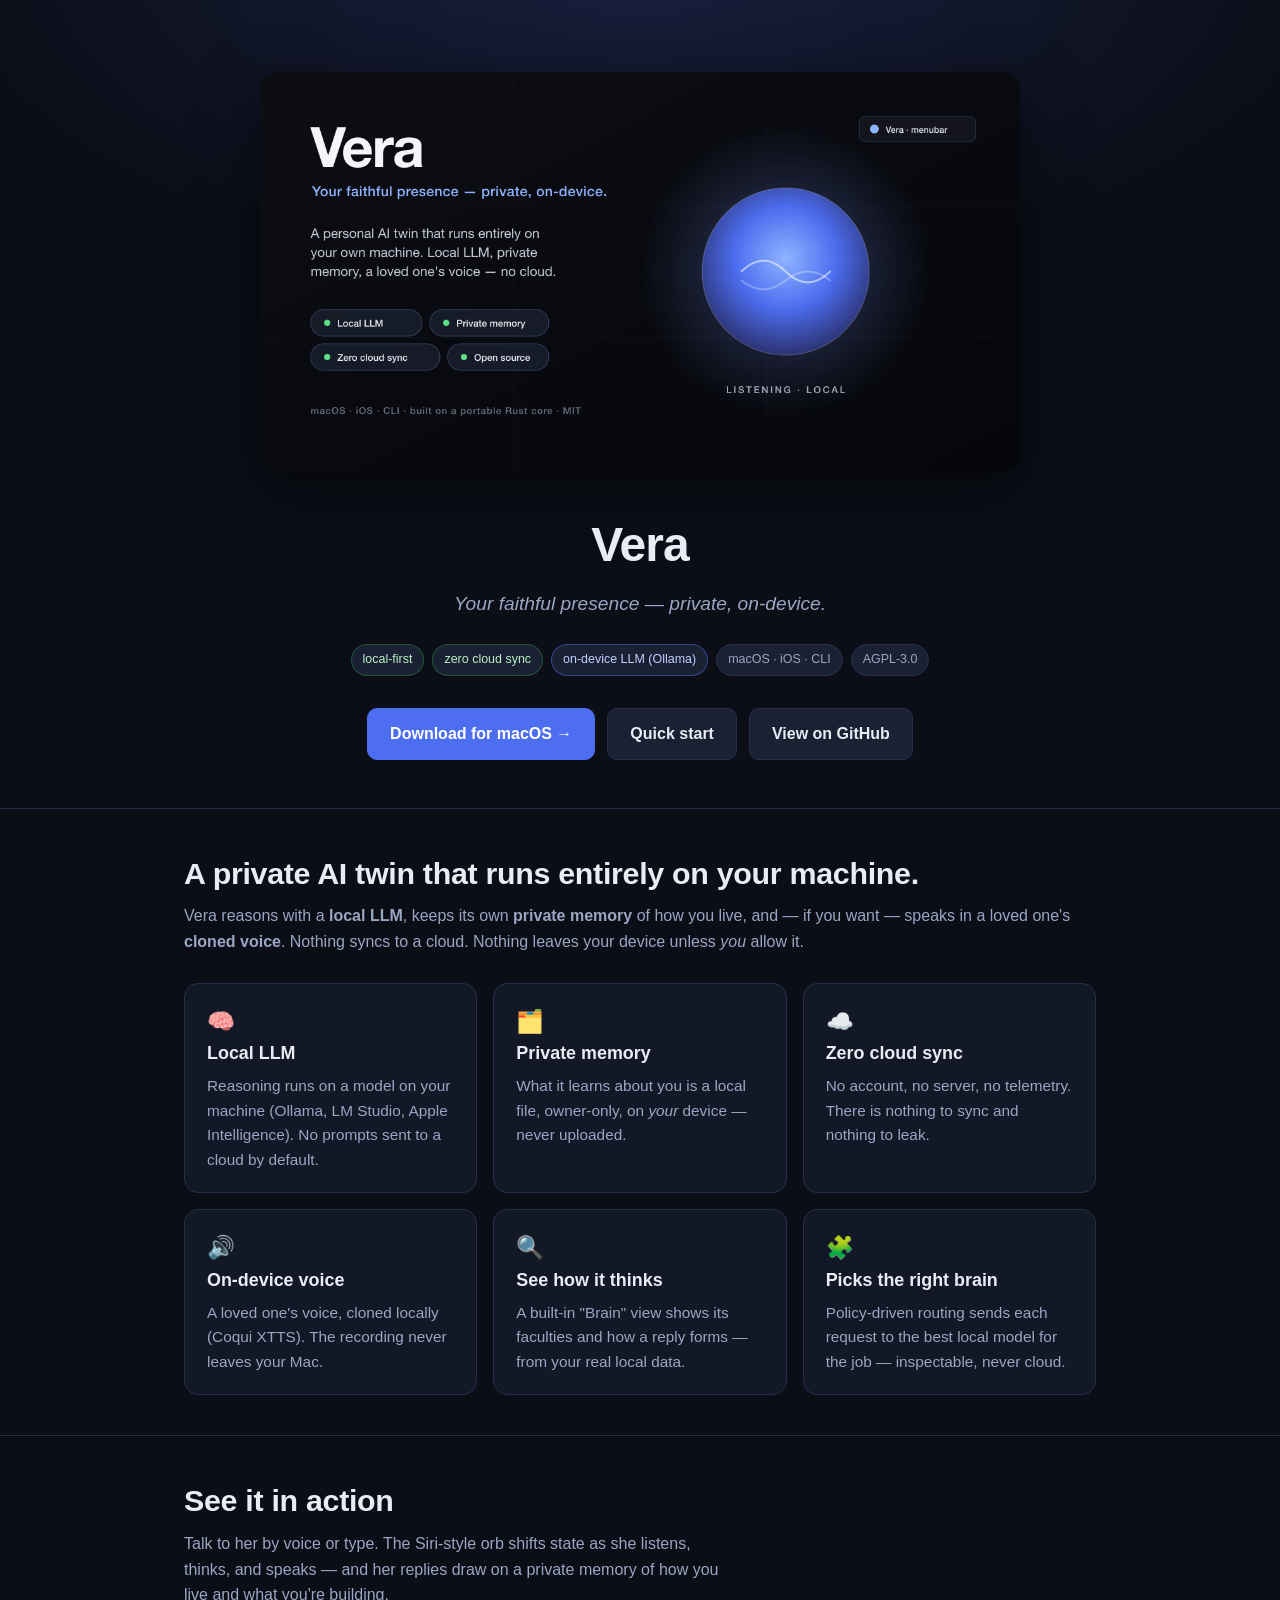
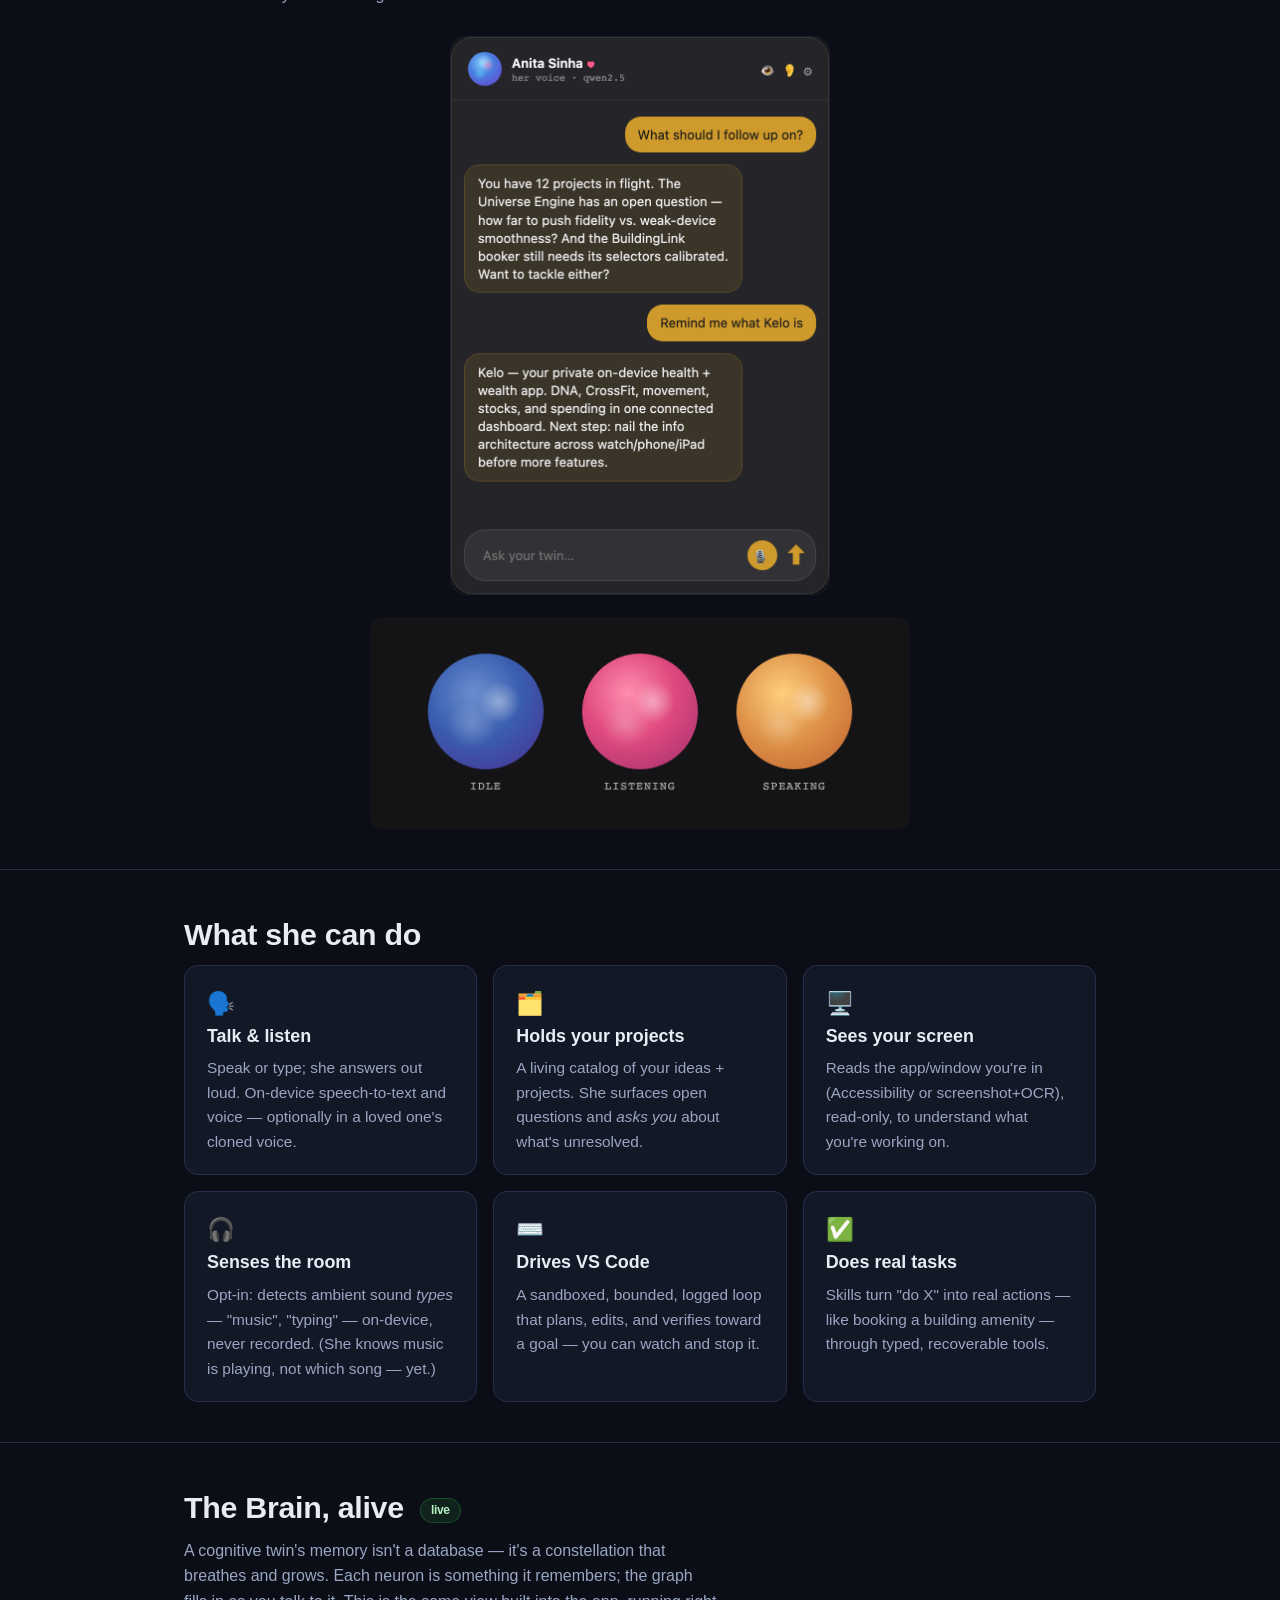
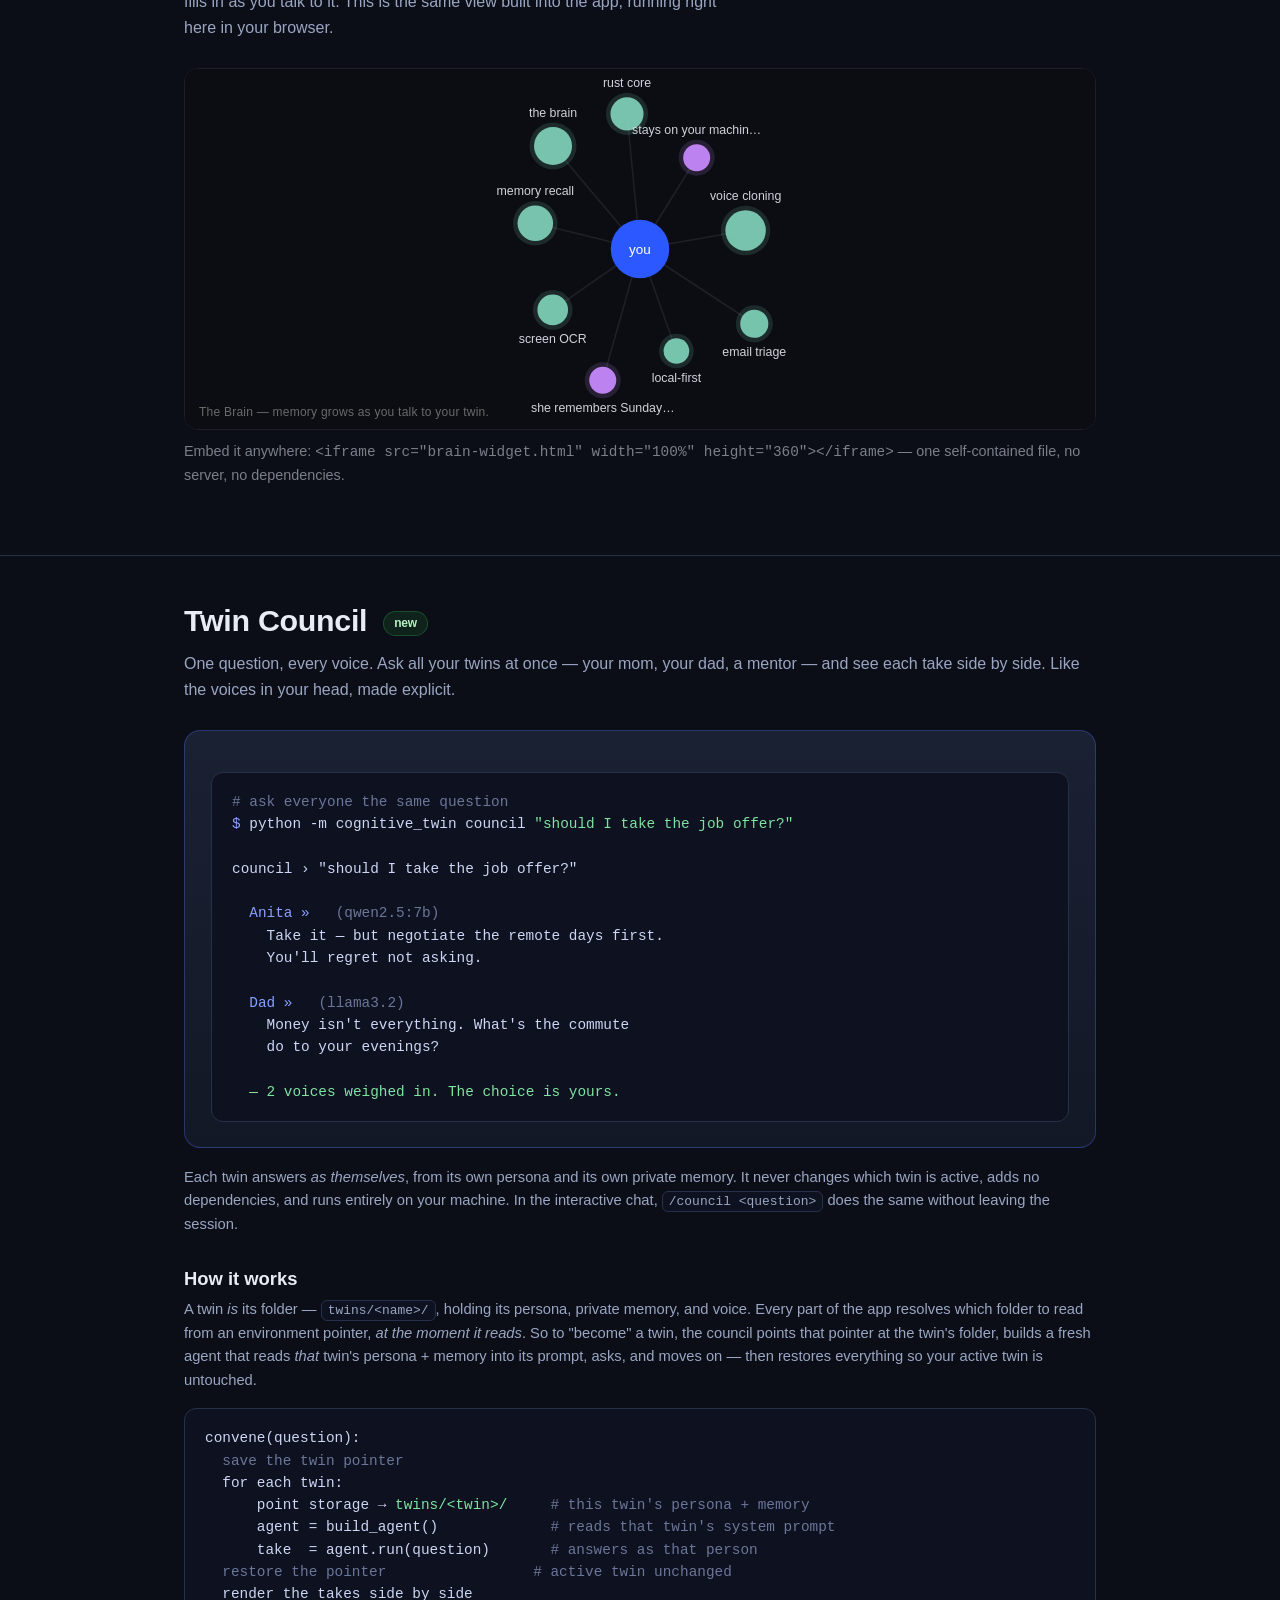
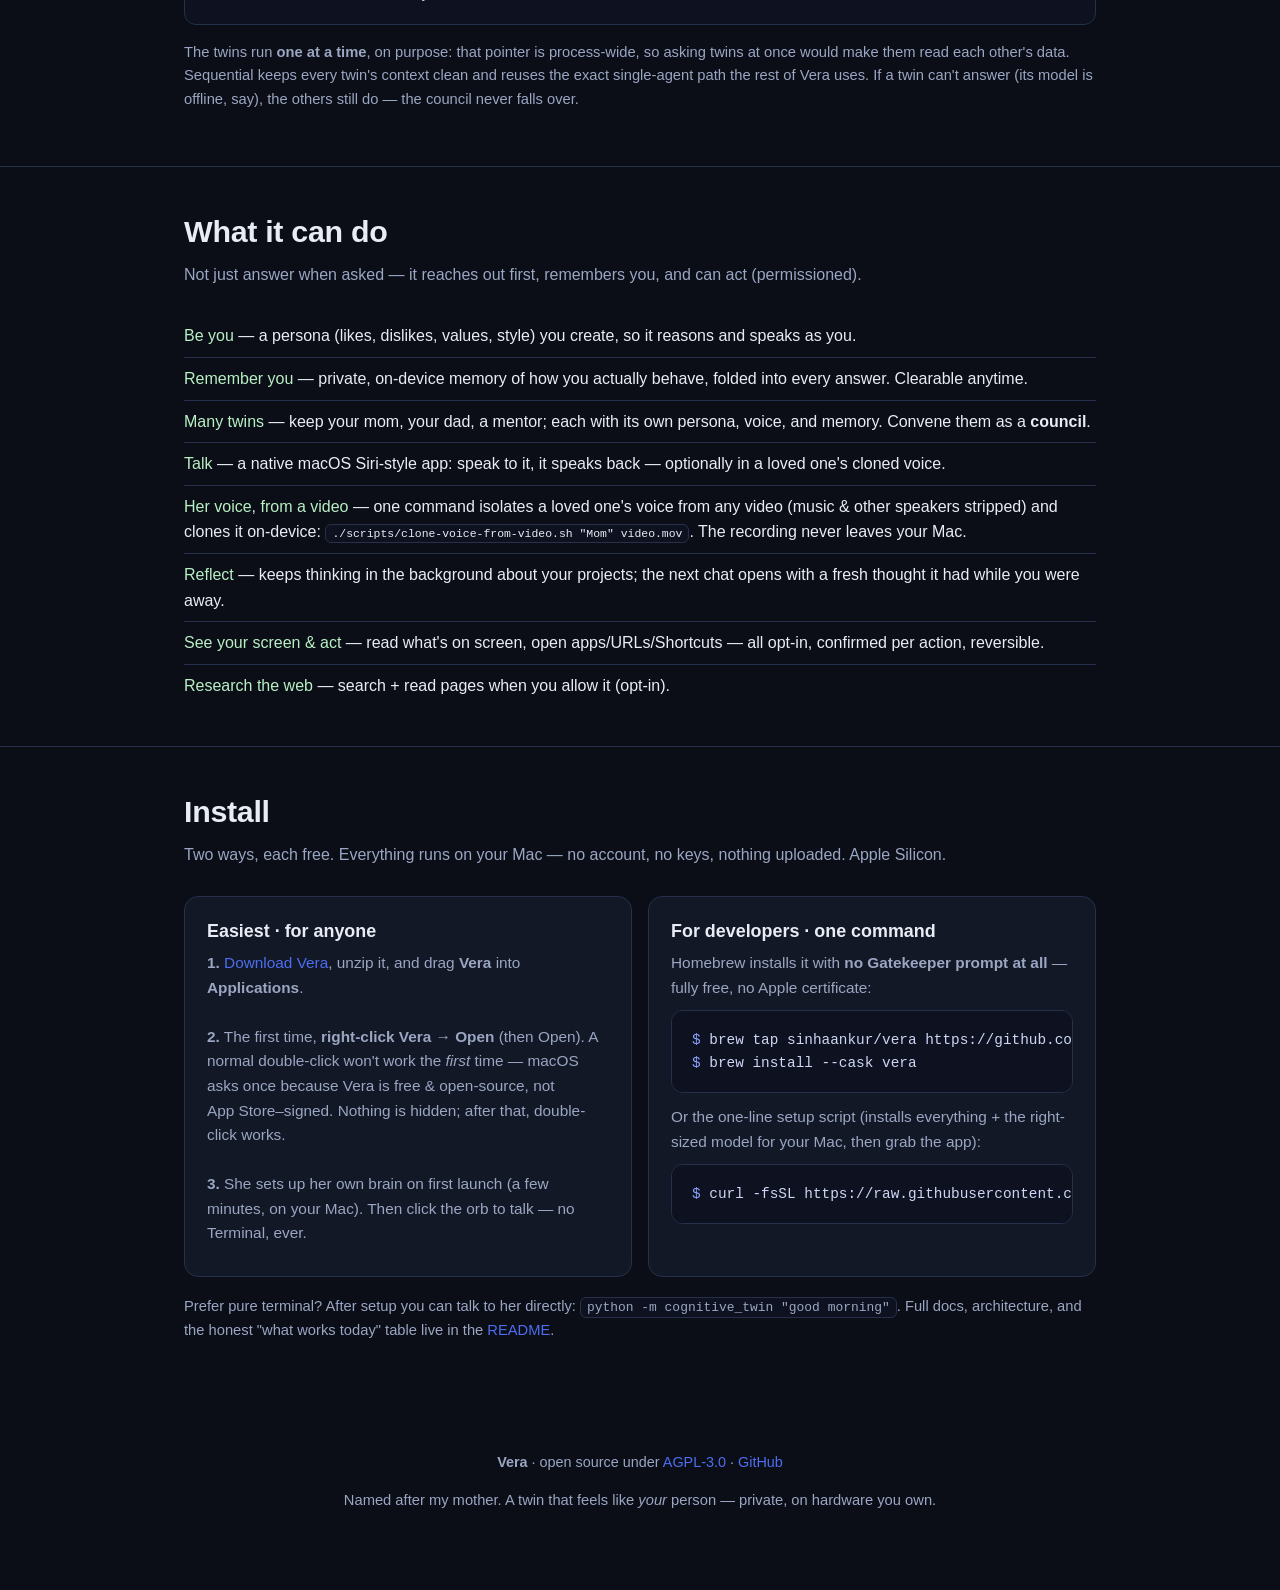
==== commit 0b3a3f14: "Vera: easy install — auto-setup, right-sized model, pure double-click path Make Vera installable by " ====
--- a/docs/index.html
+++ b/docs/index.html
@@ -115,8 +115,9 @@
       <span class="badge">AGPL-3.0</span>
     </div>
     <div class="cta">
-      <a class="btn primary" href="https://github.com/sinhaankur/cognitive-twin-agent">View on GitHub →</a>
+      <a class="btn primary" href="https://github.com/sinhaankur/cognitive-twin-agent/releases/latest">Download for macOS →</a>
       <a class="btn" href="#quickstart">Quick start</a>
+      <a class="btn" href="https://github.com/sinhaankur/cognitive-twin-agent">View on GitHub</a>
     </div>
   </div>
 </header>
@@ -249,21 +250,30 @@
 
 <section id="quickstart">
   <div class="wrap">
-    <h2>Quick start</h2>
-    <p class="sub">A local model and a couple of commands. No account, no keys.</p>
-<pre><span class="c"># 1. install Ollama (https://ollama.com) and pull a tool-capable model</span>
-<span class="p">$</span> ollama pull qwen2.5:7b        <span class="c"># or llama3.2, etc.</span>
-
-<span class="c"># 2. make it yours — guided first-run setup (name, persona, voice)</span>
-<span class="p">$</span> python -m cognitive_twin setup
-
-<span class="c"># 3. talk to it</span>
-<span class="p">$</span> python -m cognitive_twin <span class="g">"good morning"</span>
-<span class="p">$</span> python -m cognitive_twin council <span class="g">"what should I do this weekend?"</span>
-<span class="p">$</span> python -m cognitive_twin voice --web    <span class="c"># 🎙 Siri-style voice UI</span></pre>
+    <h2>Install</h2>
+    <p class="sub">Two ways, each free. Everything runs on your Mac — no account, no keys, nothing uploaded. Apple Silicon.</p>
+    <div class="grid" style="margin-top:20px">
+      <div class="card">
+        <h3>Easiest · for anyone</h3>
+        <p style="margin-bottom:10px">
+          <b>1.</b> <a href="https://github.com/sinhaankur/cognitive-twin-agent/releases/latest">Download Vera</a>, unzip it, and drag <b>Vera</b> into <b>Applications</b>.<br><br>
+          <b>2.</b> The first time, <b>right-click Vera → Open</b> (then Open). A normal double-click won't work the <i>first</i> time — macOS asks once because Vera is free &amp; open-source, not App&nbsp;Store–signed. Nothing is hidden; after that, double-click works.<br><br>
+          <b>3.</b> She sets up her own brain on first launch (a few minutes, on your Mac). Then click the orb to talk — no Terminal, ever.
+        </p>
+      </div>
+      <div class="card">
+        <h3>For developers · one command</h3>
+        <p style="margin-bottom:10px">Homebrew installs it with <b>no Gatekeeper prompt at all</b> — fully free, no Apple certificate:</p>
+<pre style="margin:0 0 12px"><span class="p">$</span> brew tap sinhaankur/vera https://github.com/sinhaankur/cognitive-twin-agent
+<span class="p">$</span> brew install --cask vera</pre>
+        <p style="margin-bottom:10px">Or the one-line setup script (installs everything + the right-sized model for your Mac, then grab the app):</p>
+<pre style="margin:0"><span class="p">$</span> curl -fsSL https://raw.githubusercontent.com/sinhaankur/cognitive-twin-agent/main/scripts/install-vera.sh | bash</pre>
+      </div>
+    </div>
     <p class="note" style="margin-top:18px">
-      Want the native Mac app? <code class="inline">cd macos/Vera &amp;&amp; ./build-app.sh &amp;&amp; open "Vera.app"</code>.
-      Full docs, architecture, and the honest "what works today" table live in the
+      Prefer pure terminal? After setup you can talk to her directly:
+      <code class="inline">python -m cognitive_twin "good morning"</code>. Full docs,
+      architecture, and the honest "what works today" table live in the
       <a href="https://github.com/sinhaankur/cognitive-twin-agent#readme">README</a>.
     </p>
   </div>
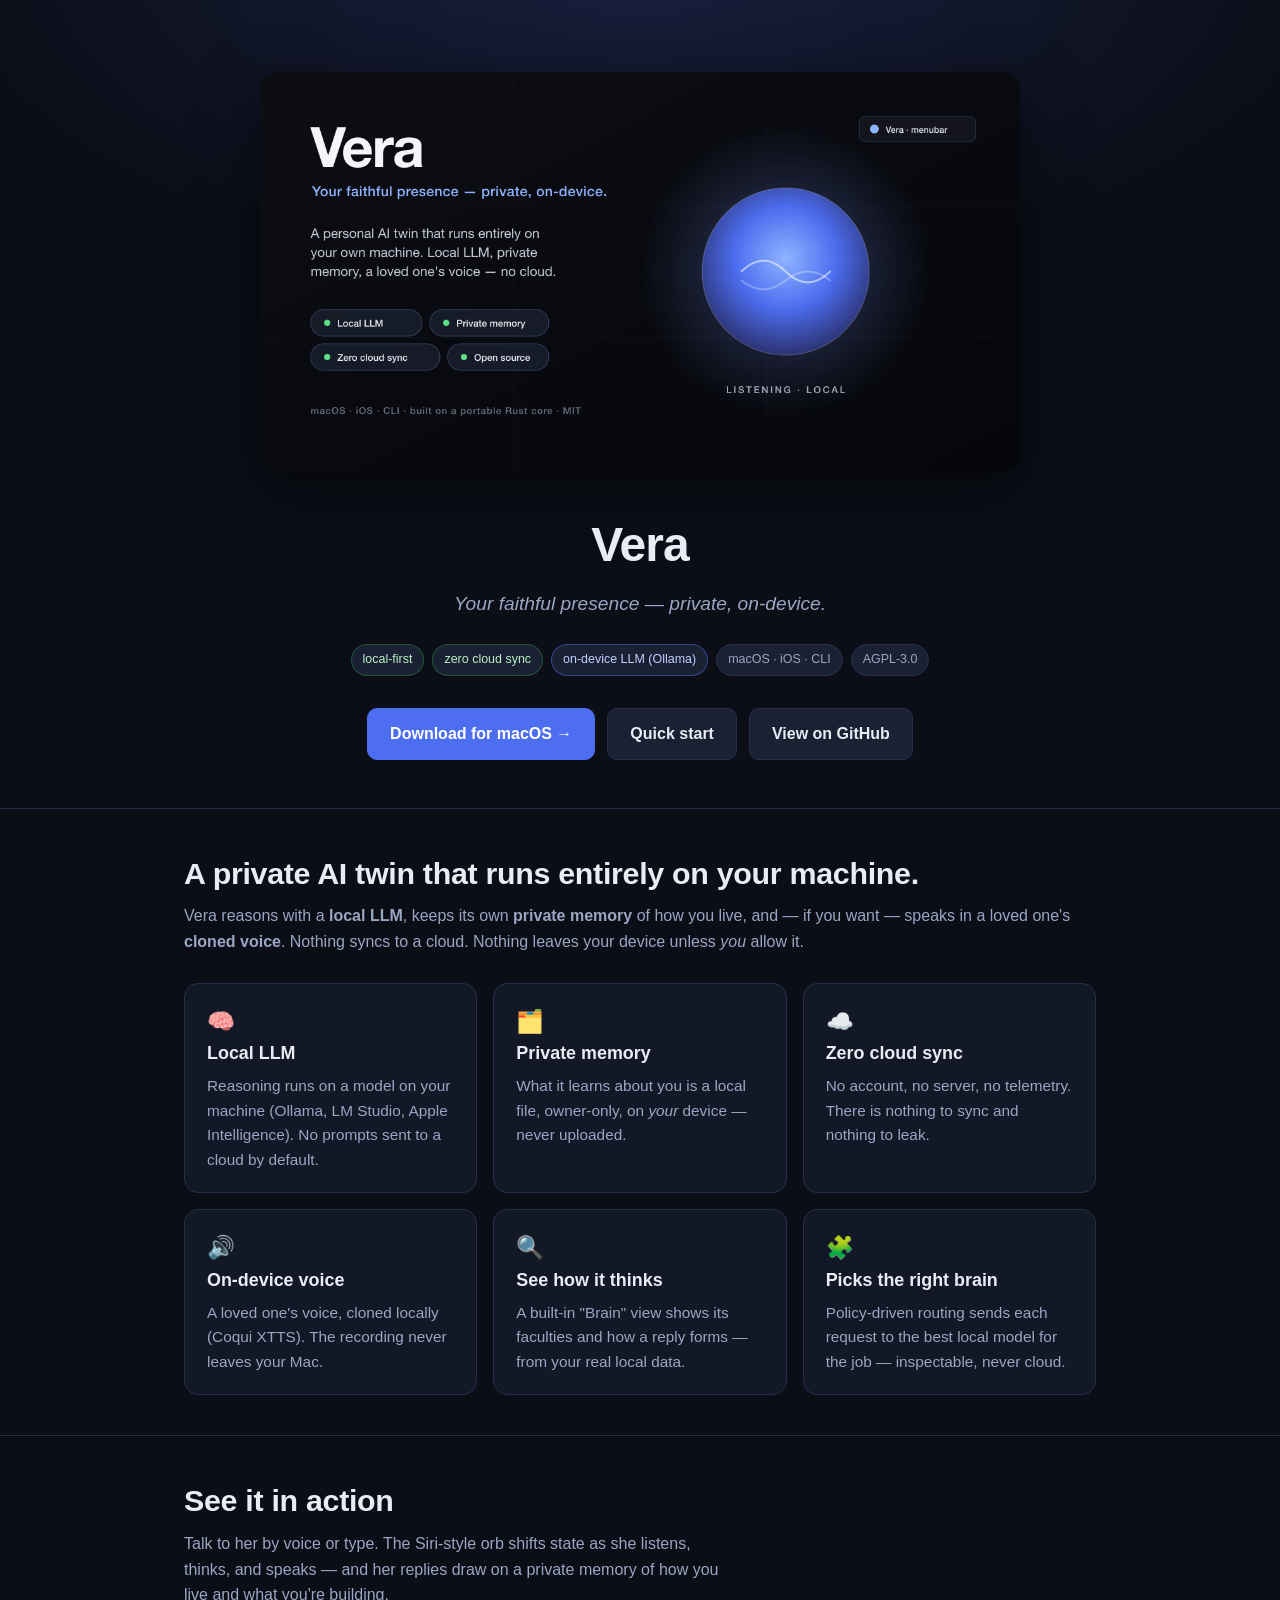
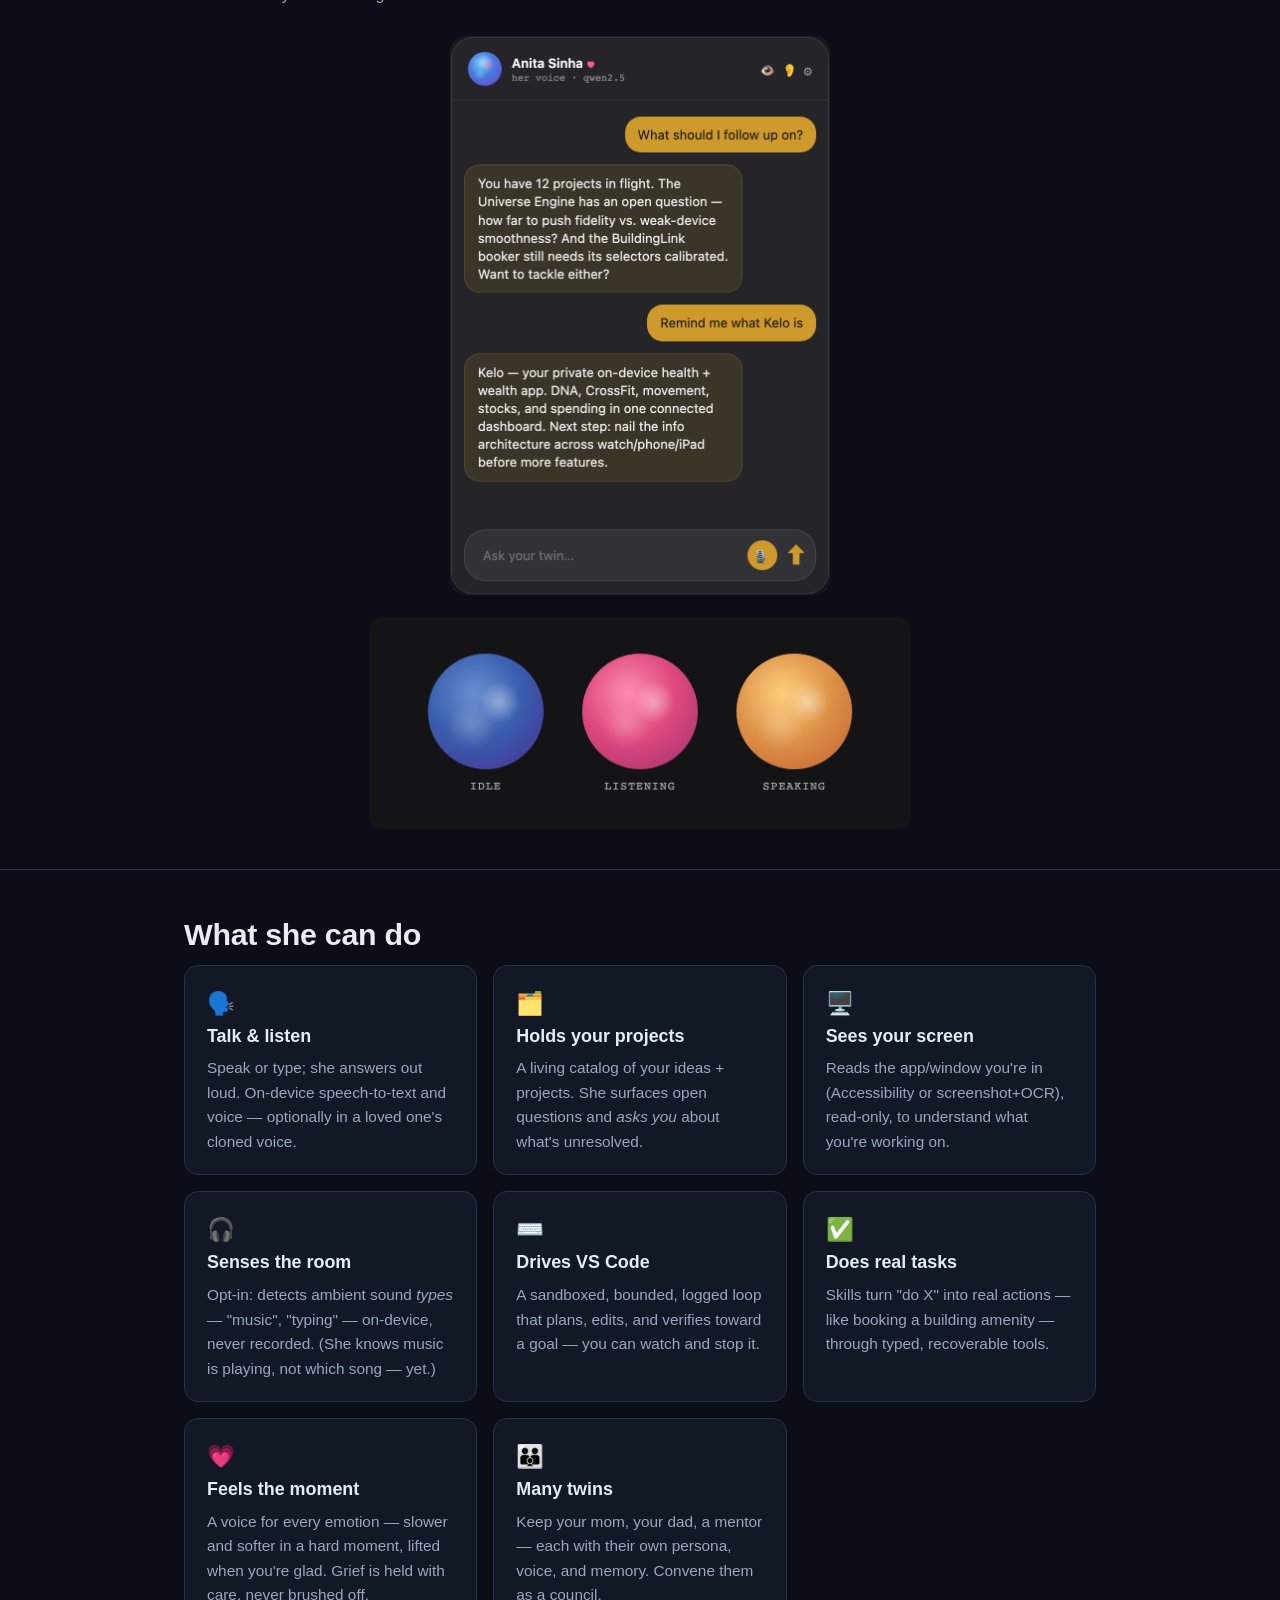
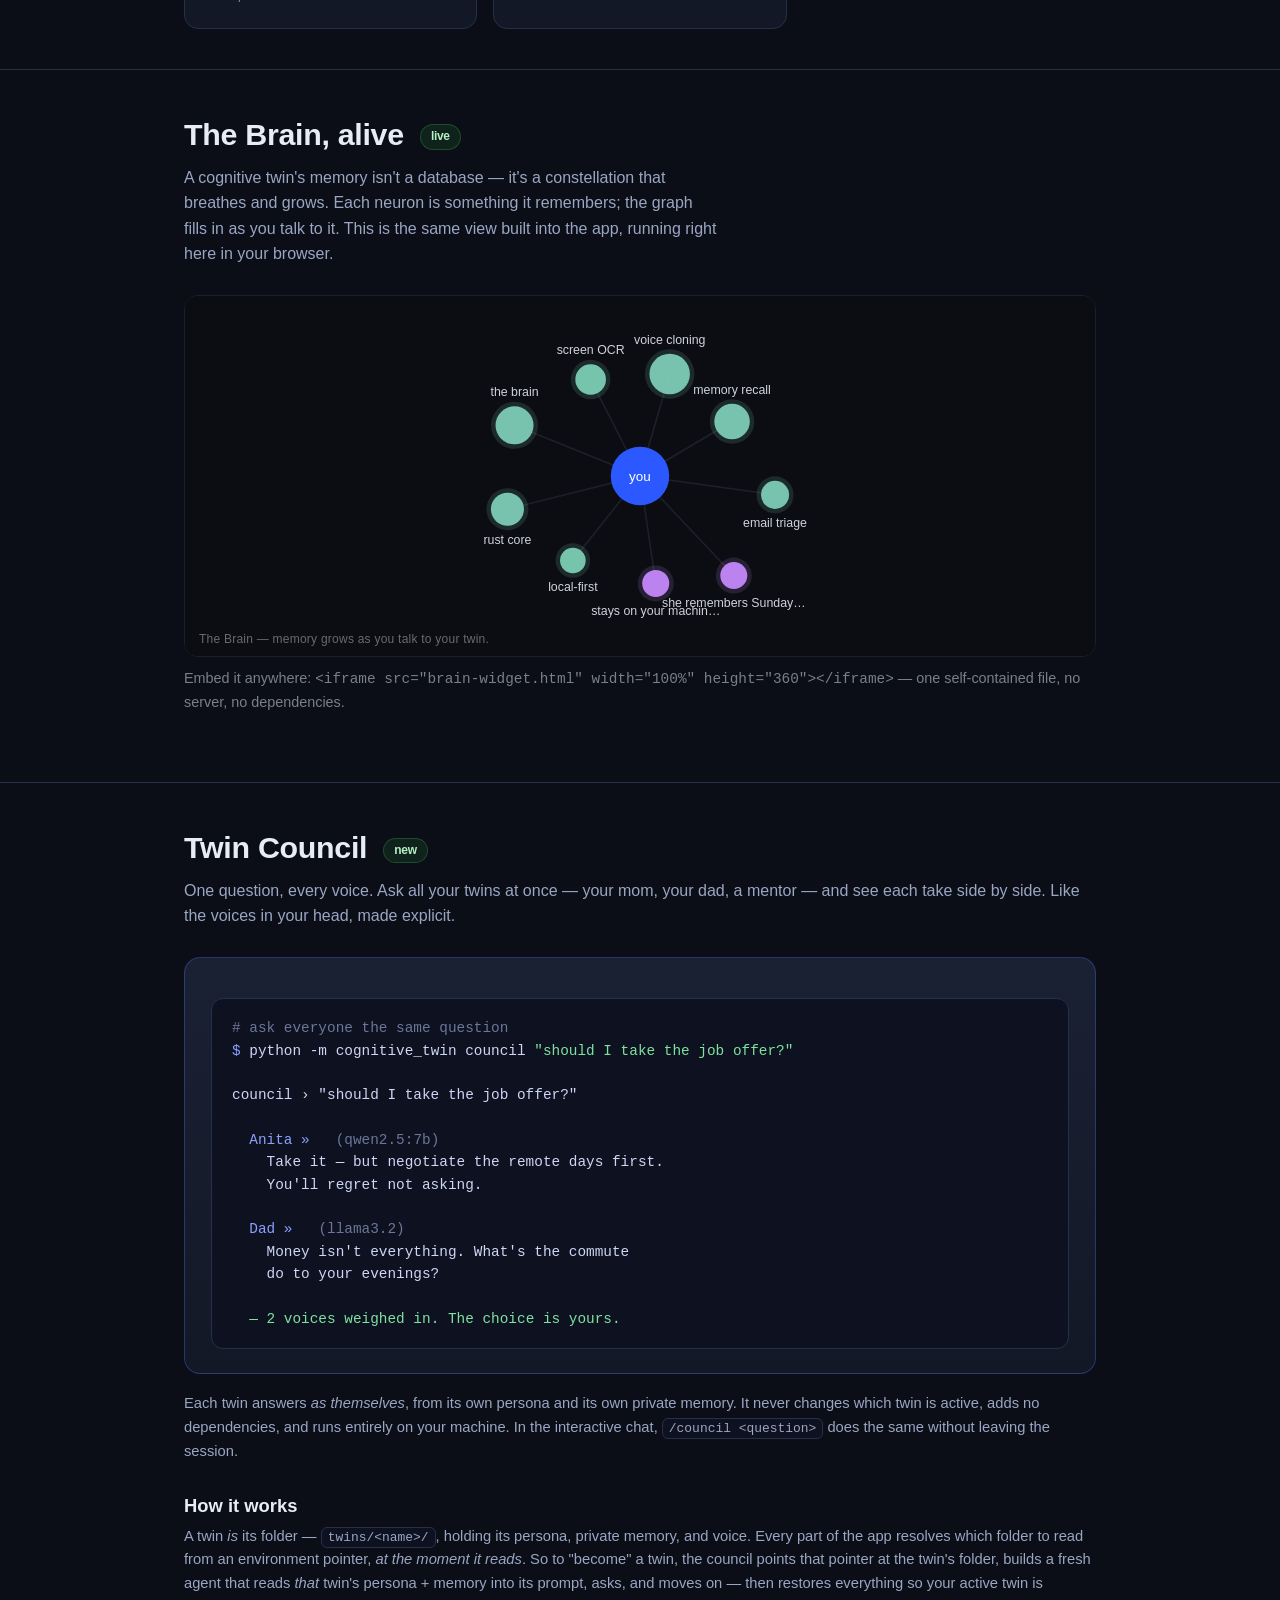
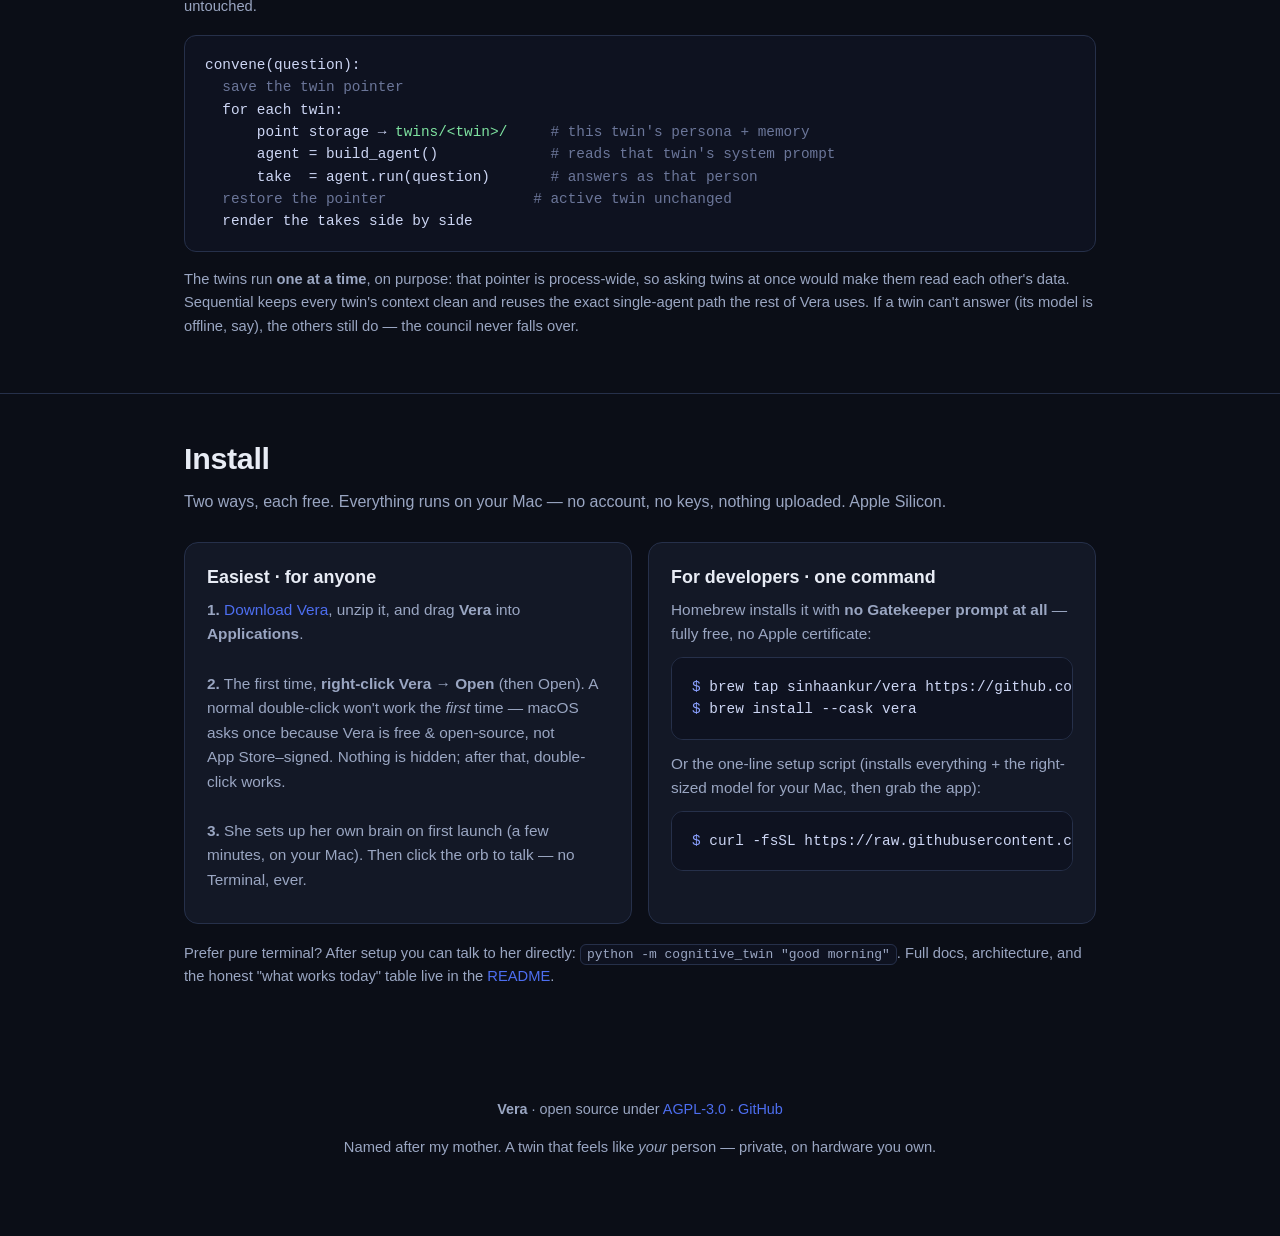
==== commit 0598931a: "Vera landing page: remove the duplicate 'what it can do' section, add emotion + twins cards The GitH" ====
--- a/docs/index.html
+++ b/docs/index.html
@@ -162,6 +162,8 @@
       <div class="card"><div class="ico">🎧</div><h3>Senses the room</h3><p>Opt-in: detects ambient sound <em>types</em> — "music", "typing" — on-device, never recorded. (She knows music is playing, not which song — yet.)</p></div>
       <div class="card"><div class="ico">⌨️</div><h3>Drives VS Code</h3><p>A sandboxed, bounded, logged loop that plans, edits, and verifies toward a goal — you can watch and stop it.</p></div>
       <div class="card"><div class="ico">✅</div><h3>Does real tasks</h3><p>Skills turn "do X" into real actions — like booking a building amenity — through typed, recoverable tools.</p></div>
+      <div class="card"><div class="ico">💗</div><h3>Feels the moment</h3><p>A voice for every emotion — slower and softer in a hard moment, lifted when you're glad. Grief is held with care, never brushed off.</p></div>
+      <div class="card"><div class="ico">👪</div><h3>Many twins</h3><p>Keep your mom, your dad, a mentor — each with their own persona, voice, and memory. Convene them as a council.</p></div>
     </div>
   </div>
 </section>
@@ -228,23 +230,6 @@
       context clean and reuses the exact single-agent path the rest of Vera uses. If a twin can't
       answer (its model is offline, say), the others still do — the council never falls over.
     </p>
-  </div>
-</section>
-
-<section>
-  <div class="wrap">
-    <h2>What it can do</h2>
-    <p class="sub">Not just answer when asked — it reaches out first, remembers you, and can act (permissioned).</p>
-    <ul class="plain">
-      <li><span class="k">Be you</span> — a persona (likes, dislikes, values, style) you create, so it reasons and speaks as you.</li>
-      <li><span class="k">Remember you</span> — private, on-device memory of how you actually behave, folded into every answer. Clearable anytime.</li>
-      <li><span class="k">Many twins</span> — keep your mom, your dad, a mentor; each with its own persona, voice, and memory. Convene them as a <strong>council</strong>.</li>
-      <li><span class="k">Talk</span> — a native macOS Siri-style app: speak to it, it speaks back — optionally in a loved one's cloned voice.</li>
-      <li><span class="k">Her voice, from a video</span> — one command isolates a loved one's voice from any video (music &amp; other speakers stripped) and clones it on-device: <code class="inline">./scripts/clone-voice-from-video.sh "Mom" video.mov</code>. The recording never leaves your Mac.</li>
-      <li><span class="k">Reflect</span> — keeps thinking in the background about your projects; the next chat opens with a fresh thought it had while you were away.</li>
-      <li><span class="k">See your screen &amp; act</span> — read what's on screen, open apps/URLs/Shortcuts — all opt-in, confirmed per action, reversible.</li>
-      <li><span class="k">Research the web</span> — search + read pages when you allow it (opt-in).</li>
-    </ul>
   </div>
 </section>
 
